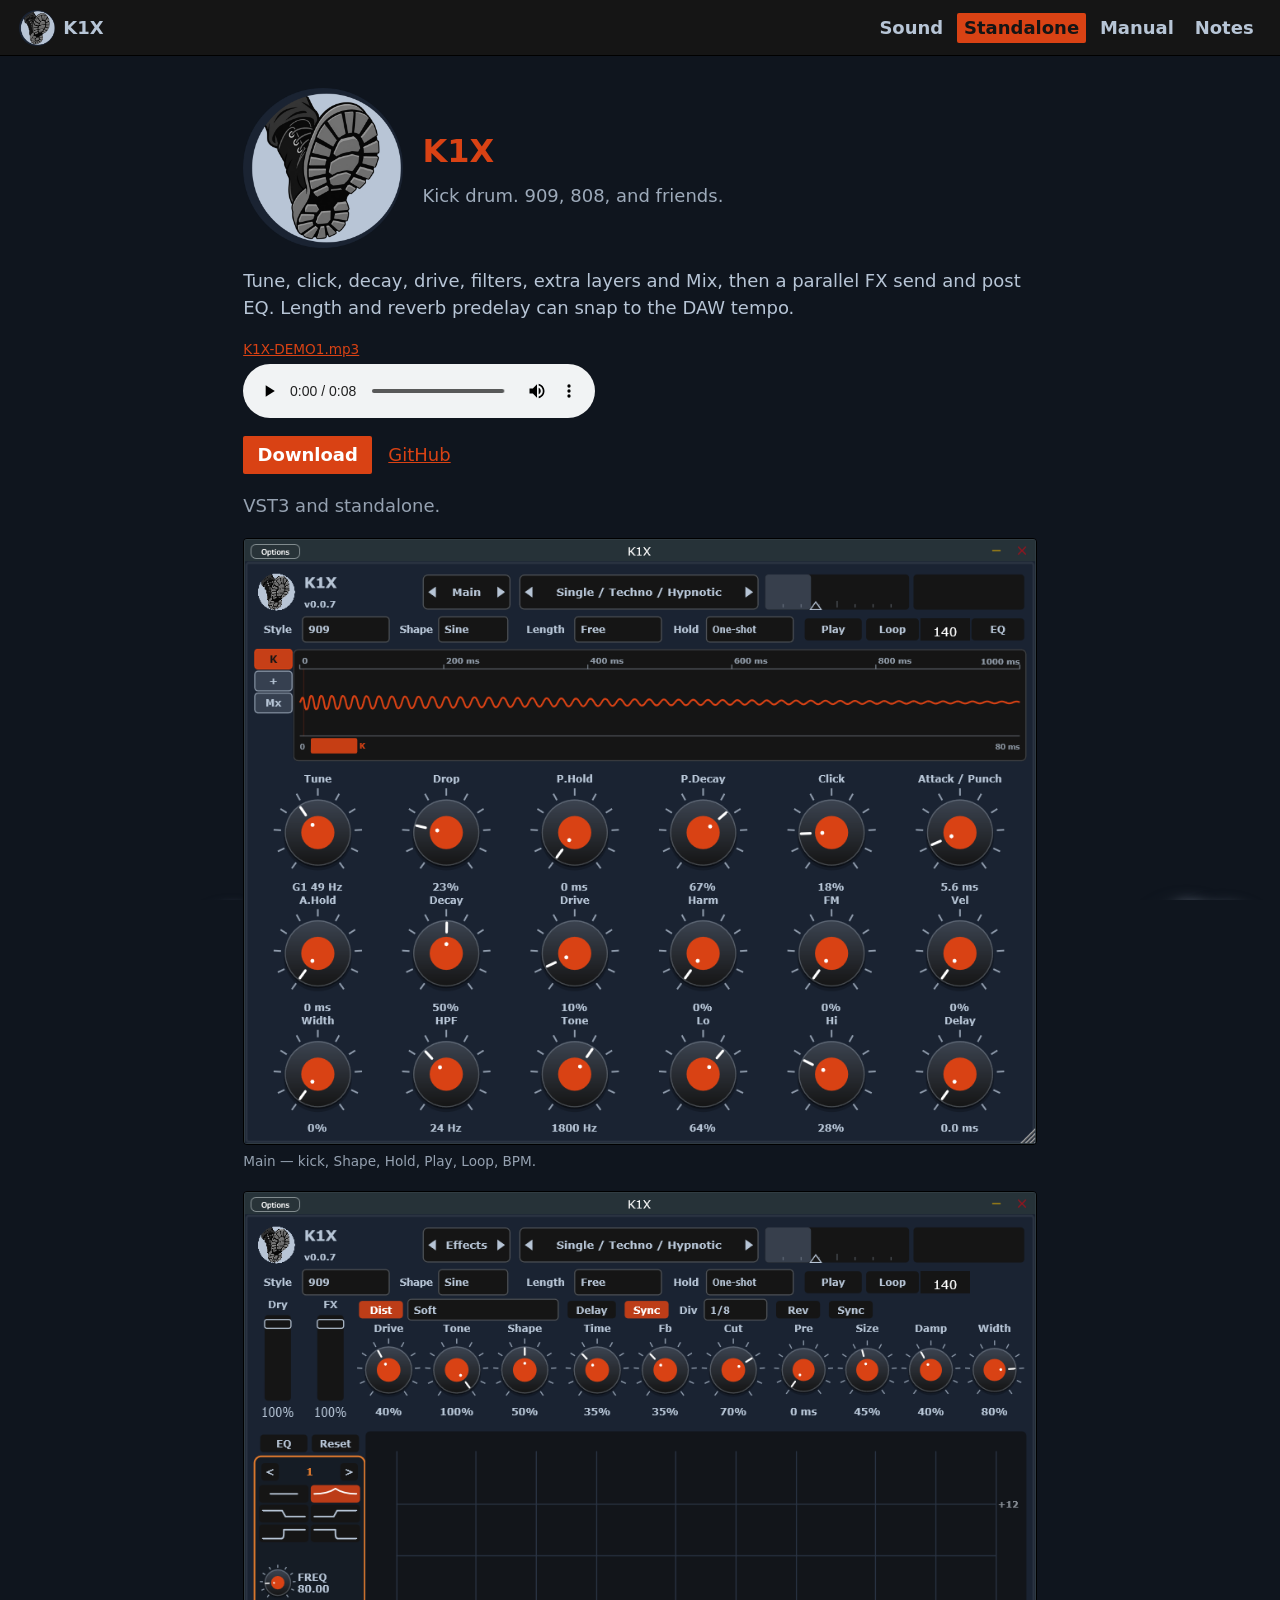
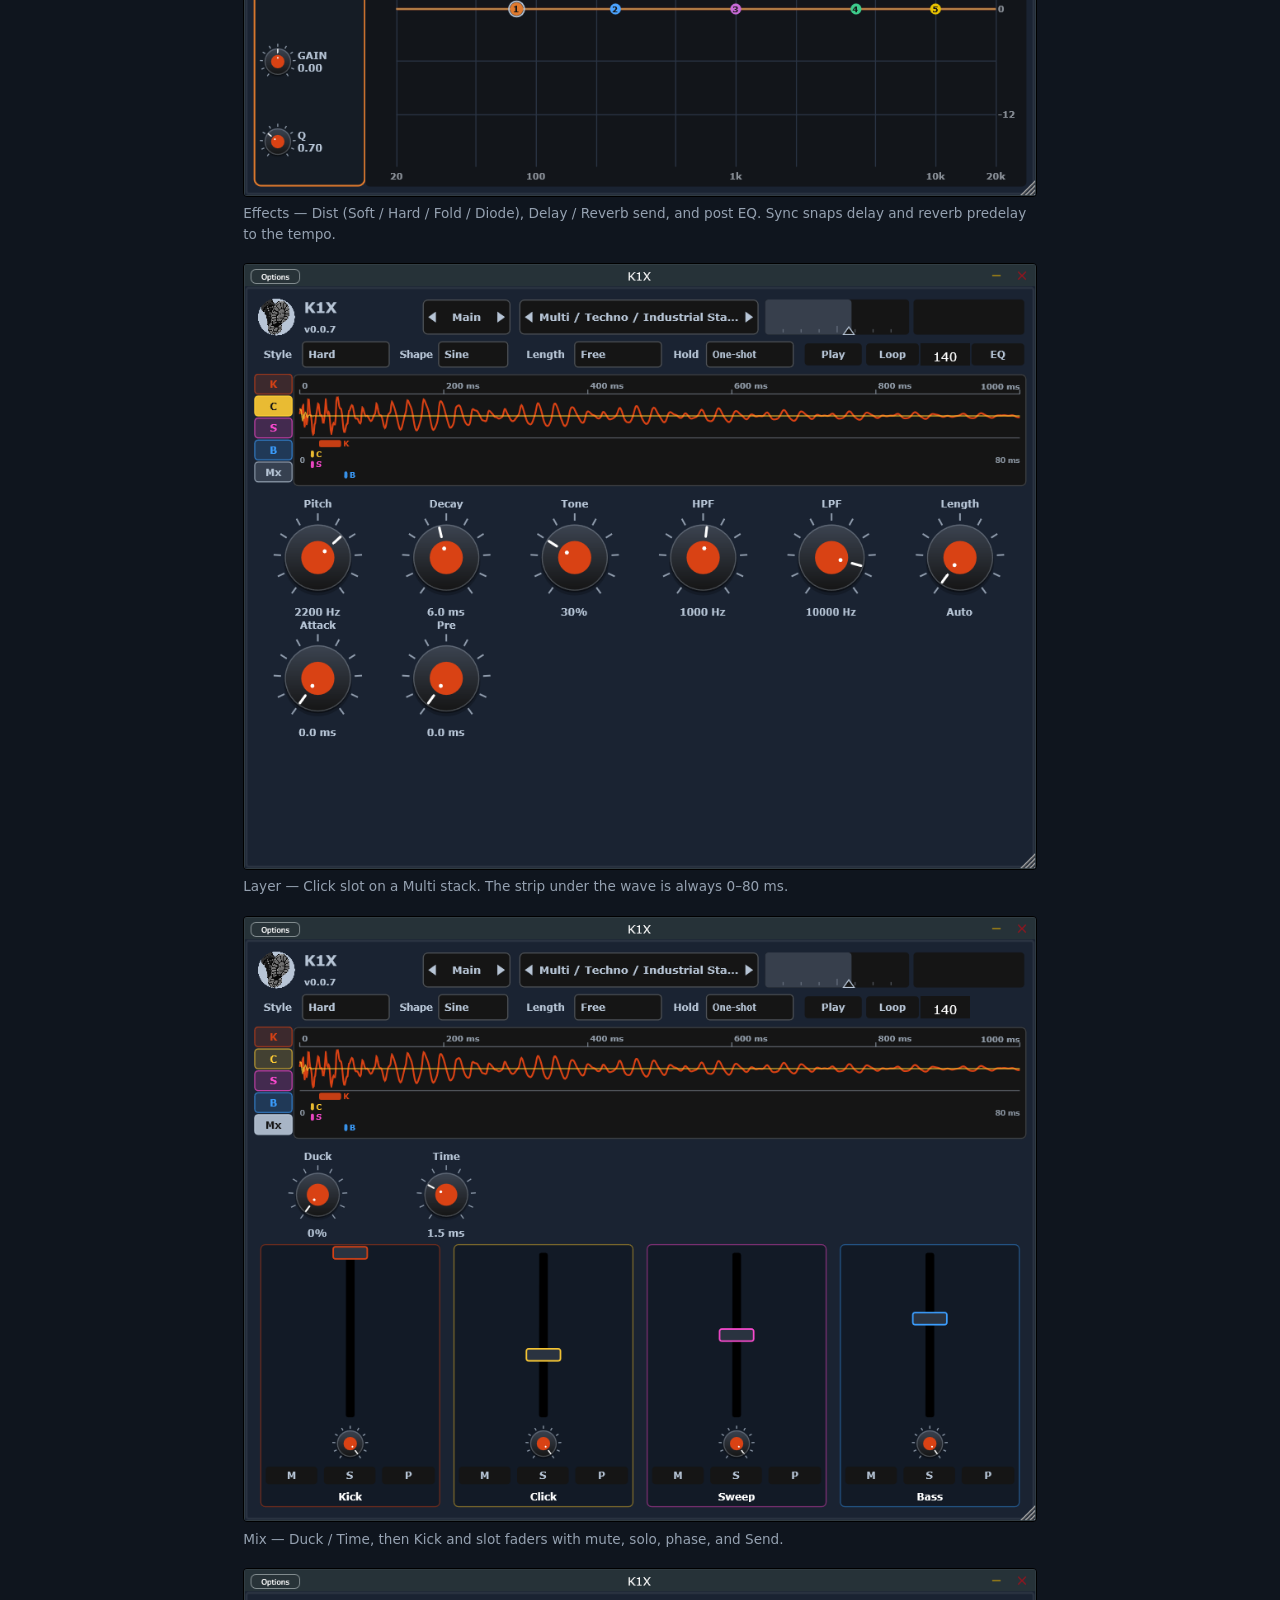
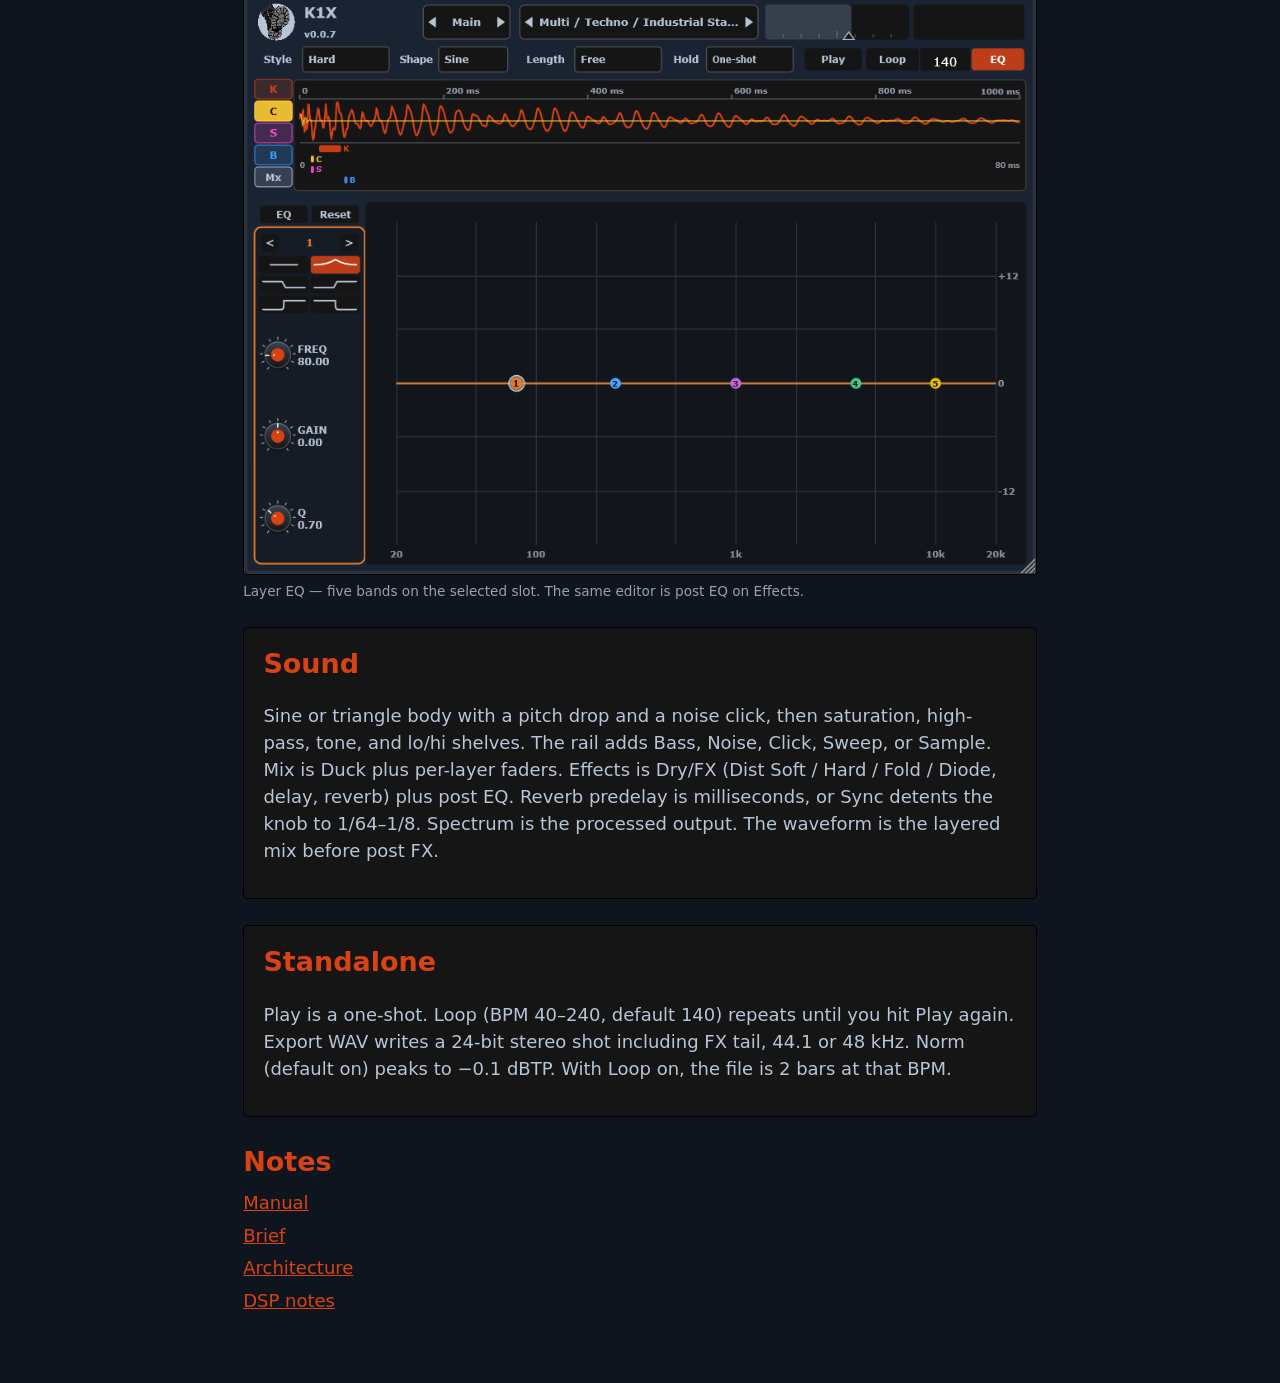
==== docs/index.html @ 85d83e7e "update docs site and manual for current UI - landing copy: layers, Mix, Loop, Norm, mix waveform - e" ====
<!DOCTYPE html>
<html lang="en">
<head>
  <meta charset="utf-8">
  <meta name="viewport" content="width=device-width, initial-scale=1">
  <title>K1X | kick drum</title>
  <link rel="icon" href="logo.png">
  <link rel="stylesheet" href="style.css">
</head>
<body>
  <div id="fx" aria-hidden="true"></div>
  <header>
    <a class="brand" href="#top"><img src="logo.png" alt="" width="36" height="36">K1X</a>
    <nav>
      <a href="#sound">Sound</a>
      <a href="#standalone">Standalone</a>
      <a href="notes.html?doc=MANUAL.md">Manual</a>
      <a href="#notes">Notes</a>
    </nav>
  </header>

  <main id="top">
    <div class="lead">
      <img class="hero" src="logo.png" alt="K1X" width="160" height="160">
      <div>
        <h1>K1X</h1>
        <p class="tag">Kick drum. 909, 808, and friends.</p>
      </div>
    </div>
    <p>Tune, click, decay, drive, filters, extra layers and Mix, then a parallel FX send and post EQ. Length and reverb predelay can snap to the DAW tempo.</p>
    <p class="demo">
      <a href="K1X-DEMO1.mp3">K1X-DEMO1.mp3</a>
      <audio controls preload="metadata">
        <source src="K1X-DEMO1.mp3" type="audio/mpeg">
        Your browser cannot play this demo.
      </audio>
    </p>
    <p class="actions">
      <a class="download" href="https://github.com/iamtew/K1X/releases/latest">Download</a>
      <a href="https://github.com/iamtew/K1X">GitHub</a>
    </p>
    <p class="meta">VST3 and standalone.</p>

    <figure>
      <img class="shot" src="screenshot1.png" alt="K1X Main: waveform, Style, Shape, Hold, Play, Loop, and kick knobs">
      <figcaption>Main — kick, Shape, Hold, Play, Loop, BPM.</figcaption>
    </figure>
    <figure>
      <img class="shot" src="screenshot2.png" alt="K1X Effects: Dist type, delay sync, reverb, post EQ">
      <figcaption>Effects — Dist (Soft / Hard / Fold / Diode), Delay / Reverb send, and post EQ. Sync snaps delay and reverb predelay to the tempo.</figcaption>
    </figure>
    <figure>
      <img class="shot" src="screenshot-layer.png" alt="K1X Main with a Click layer selected and the 0–80 ms timing strip">
      <figcaption>Layer — Click slot on a Multi stack. The strip under the wave is always 0–80 ms.</figcaption>
    </figure>
    <figure>
      <img class="shot" src="screenshot-mix.png" alt="K1X Mix: Duck and Time knobs plus per-layer faders">
      <figcaption>Mix — Duck / Time, then Kick and slot faders with mute, solo, phase, and Send.</figcaption>
    </figure>
    <figure>
      <img class="shot" src="screenshot-eq.png" alt="K1X per-layer EQ on the Click slot">
      <figcaption>Layer EQ — five bands on the selected slot. The same editor is post EQ on Effects.</figcaption>
    </figure>

    <section id="sound" class="card">
      <h2>Sound</h2>
      <p>Sine or triangle body with a pitch drop and a noise click, then saturation, high-pass, tone, and lo/hi shelves. The rail adds Bass, Noise, Click, Sweep, or Sample. Mix is Duck plus per-layer faders. Effects is Dry/FX (Dist Soft / Hard / Fold / Diode, delay, reverb) plus post EQ. Reverb predelay is milliseconds, or Sync detents the knob to 1/64–1/8. Spectrum is the processed output. The waveform is the layered mix before post FX.</p>
    </section>

    <section id="standalone" class="card">
      <h2>Standalone</h2>
      <p>Play is a one-shot. Loop (BPM 40–240, default 140) repeats until you hit Play again. Export WAV writes a 24-bit stereo shot including FX tail, 44.1 or 48 kHz. Norm (default on) peaks to −0.1 dBTP. With Loop on, the file is 2 bars at that BPM.</p>
    </section>

    <section id="notes">
      <h2>Notes</h2>
      <a href="notes.html?doc=MANUAL.md">Manual</a>
      <a href="notes.html?doc=PRD.md">Brief</a>
      <a href="notes.html?doc=ARCHITECTURE.md">Architecture</a>
      <a href="notes.html?doc=DSP_NOTES.md">DSP notes</a>
    </section>
  </main>
  <script src="site.js"></script>
</body>
</html>
---- docs/style.css ----
:root {
  --ink: #151515;
  --chassis: #1a2332;
  --background: #0f151e;
  --metal: #b7c5d6;
  --orange: #d94214;
  --white: #ffffff;
}

* { box-sizing: border-box; }

body {
  margin: 0;
  background: var(--background);
  color: var(--metal);
  font: 18px/1.5 system-ui, sans-serif;
}

#fx {
  position: fixed;
  inset: 0;
  overflow: hidden;
  pointer-events: none;
  z-index: 0;
}

.smile {
  position: absolute;
  left: var(--x);
  bottom: -12vmin;
  width: var(--s);
  height: var(--s);
  filter: blur(var(--b));
  animation:
    fly var(--t) linear var(--d) infinite,
    blink var(--k) ease-in-out infinite;
}

@keyframes fly {
  to { transform: translateY(-120vh) rotate(var(--turn)); }
}

@keyframes blink {
  0%, 100% { opacity: 0.06; }
  50% { opacity: 0.42; }
}

@media (prefers-reduced-motion: reduce) {
  #fx { display: none; }
}

a { color: var(--orange); }
a:hover { color: var(--metal); }

header {
  position: sticky;
  top: 0;
  z-index: 2;
  display: flex;
  align-items: center;
  justify-content: space-between;
  gap: 1rem;
  padding: 0.6rem 1.2rem;
  background: var(--ink);
  border-bottom: 1px solid #000;
}

.brand {
  display: flex;
  align-items: center;
  gap: 0.5rem;
  color: var(--metal);
  font-weight: 700;
  text-decoration: none;
}

nav { display: flex; gap: 0.4rem; }

nav a {
  color: var(--metal);
  font-weight: 700;
  text-decoration: none;
  padding: 0.1rem 0.45rem;
  border-radius: 2px;
}

nav a.on {
  color: var(--ink);
  background: var(--orange);
}

main {
  position: relative;
  z-index: 1;
  max-width: 52rem;
  margin: 0 auto;
  padding: 2rem 1.2rem 4rem;
}

.lead {
  display: flex;
  align-items: center;
  gap: 1.2rem;
  margin-bottom: 1.2rem;
}

.hero { display: block; flex-shrink: 0; }

figure { margin: 1.2rem 0 0; }
.shot {
  display: block;
  width: 100%;
  margin: 0;
  border-radius: 4px;
  border: 1px solid #000;
}
figcaption {
  margin-top: 0.4rem;
  font-size: 0.85rem;
  opacity: 0.8;
}

h1, h2 { color: var(--orange); margin: 0 0 0.4rem; }

h1 { font-size: 2rem; }

.tag { margin: 0.2rem 0 0; opacity: 0.85; }

.demo { margin: 0 0 0.7rem; }
.demo a { display: block; font-size: 0.85rem; margin-bottom: 0.25rem; }
.demo audio { width: 100%; max-width: 22rem; display: block; }

.actions { display: flex; align-items: center; gap: 1rem; }

.download {
  display: inline-block;
  background: var(--orange);
  color: var(--white);
  font-weight: 700;
  text-decoration: none;
  padding: 0.35rem 0.9rem;
  border-radius: 2px;
}

.download:hover { background: var(--metal); color: var(--ink); }

.meta { color: var(--metal); opacity: 0.8; }

section { margin-top: 1.6rem; }

.card {
  background: var(--ink);
  border: 1px solid #000;
  border-radius: 4px;
  padding: 1rem 1.2rem;
}

#notes a { display: block; margin: 0.35rem 0; }

strong { color: var(--orange); }

.md h1, .md h2, .md h3 { color: var(--orange); margin: 1.2rem 0 0.35rem; }
.md h1 { margin-top: 0; font-size: 1.7rem; }
.md h2 { font-size: 1.2rem; }
.md h3 { font-size: 1.05rem; }
.md p { margin: 0.45rem 0; }
.md ul, .md ol { padding-left: 1.25rem; margin: 0.35rem 0; }
.md li { margin: 0.2rem 0; }
.md code {
  background: var(--chassis);
  padding: 0.05rem 0.35rem;
  border-radius: 2px;
  font-size: 0.9em;
}
.md img {
  display: block;
  width: 100%;
  margin: 0.8rem 0;
  border-radius: 4px;
  border: 1px solid #000;
}
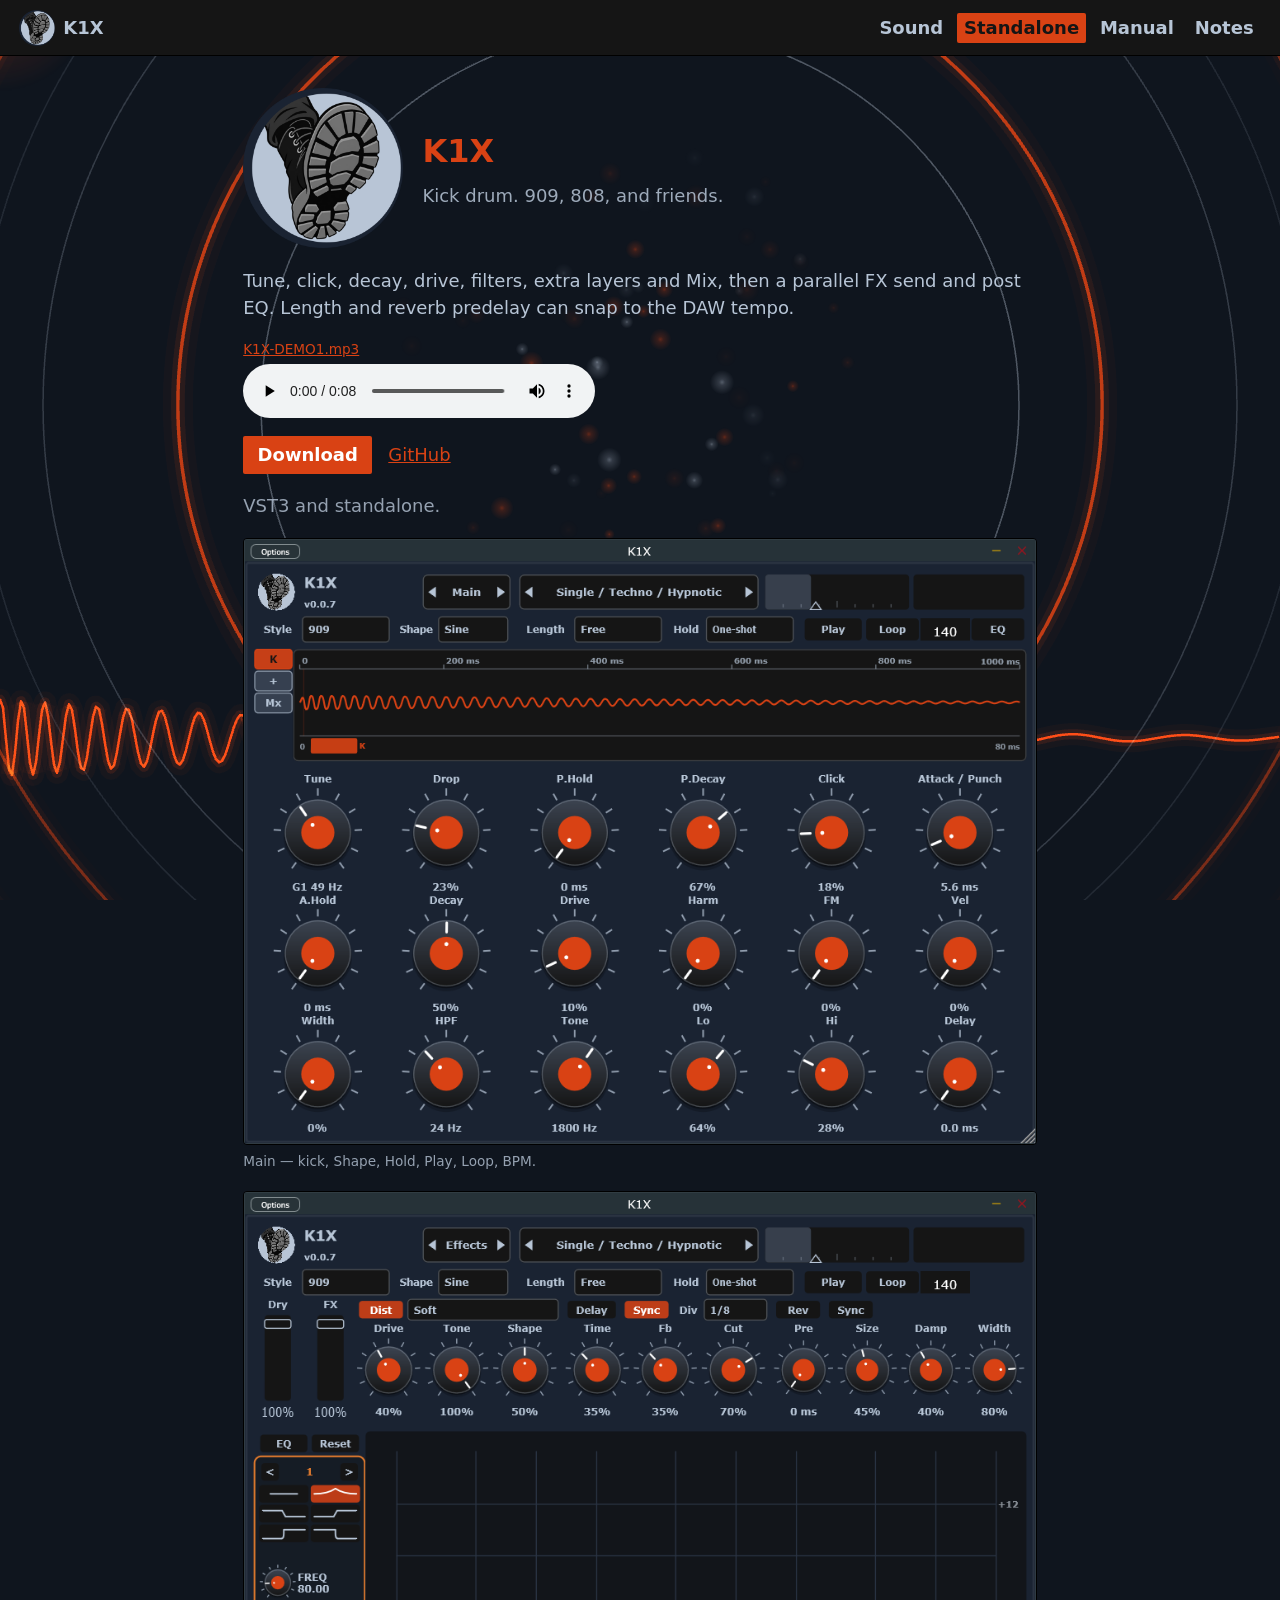
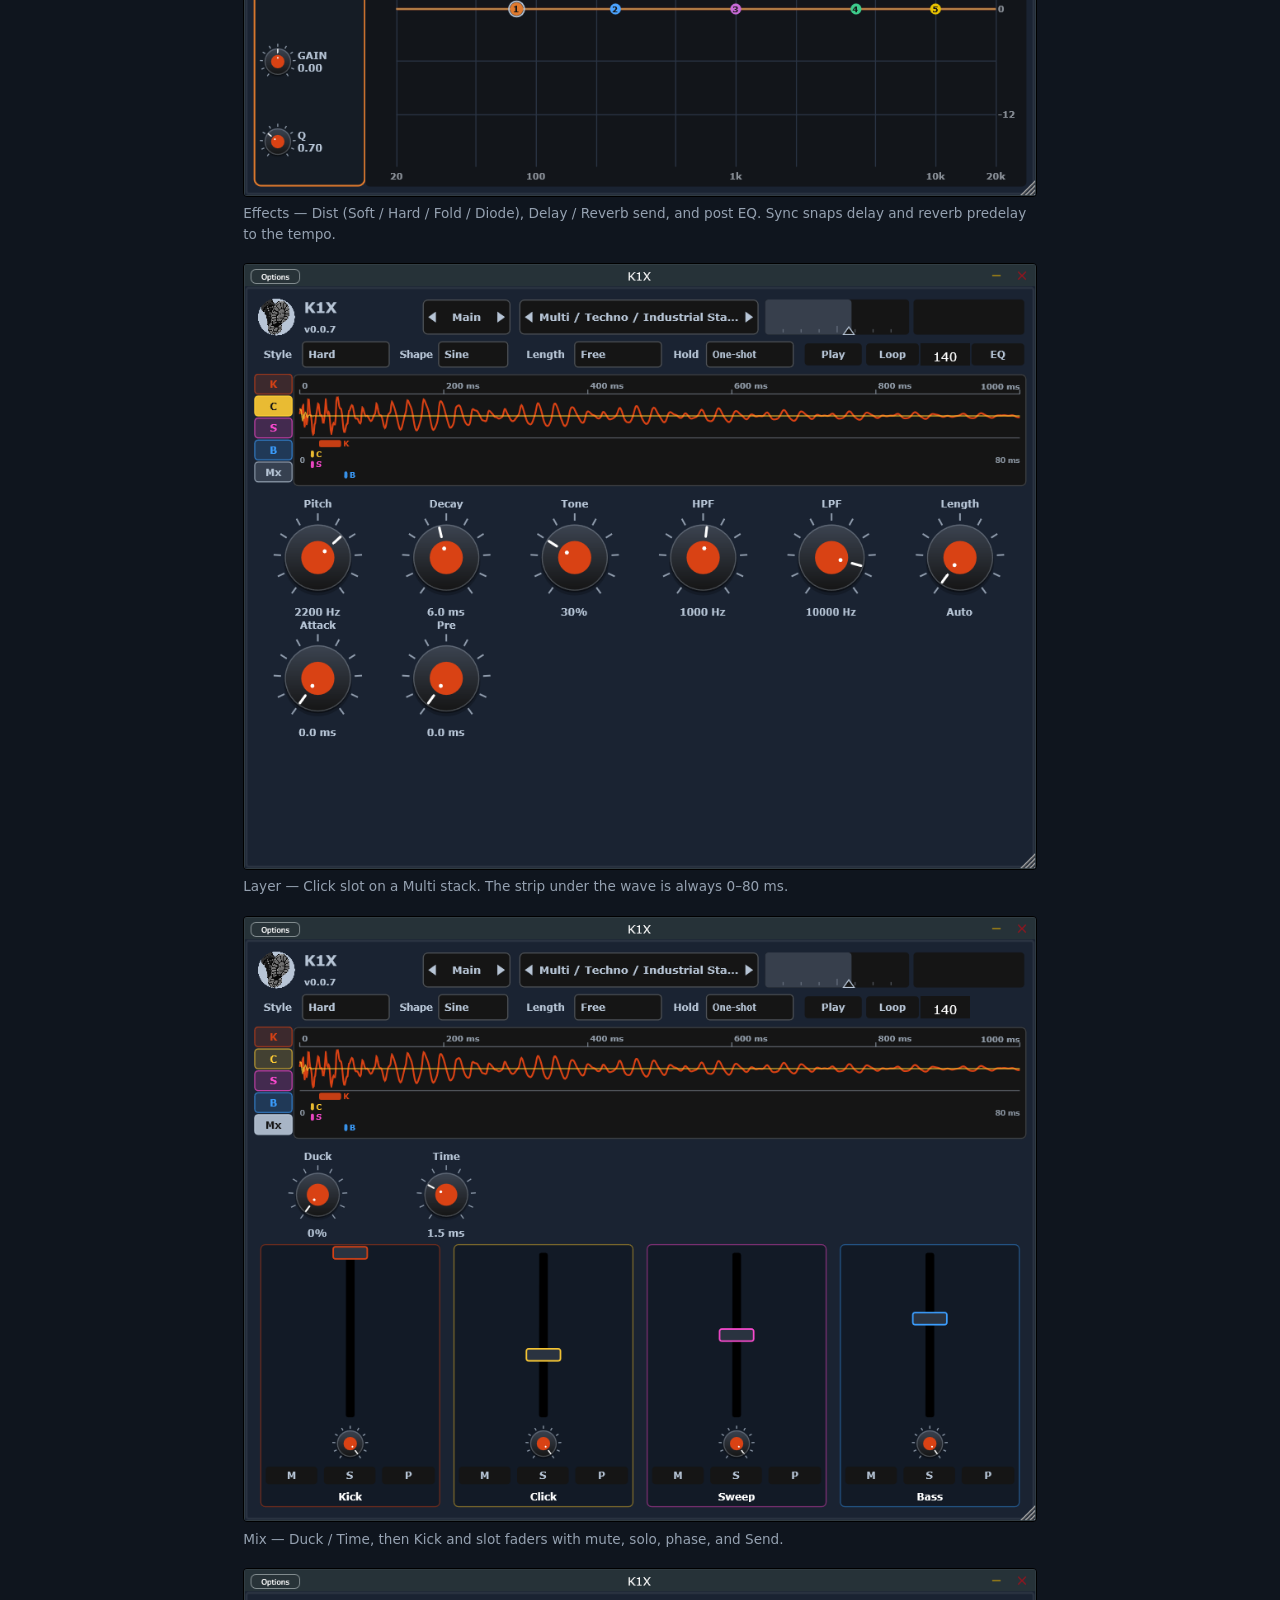
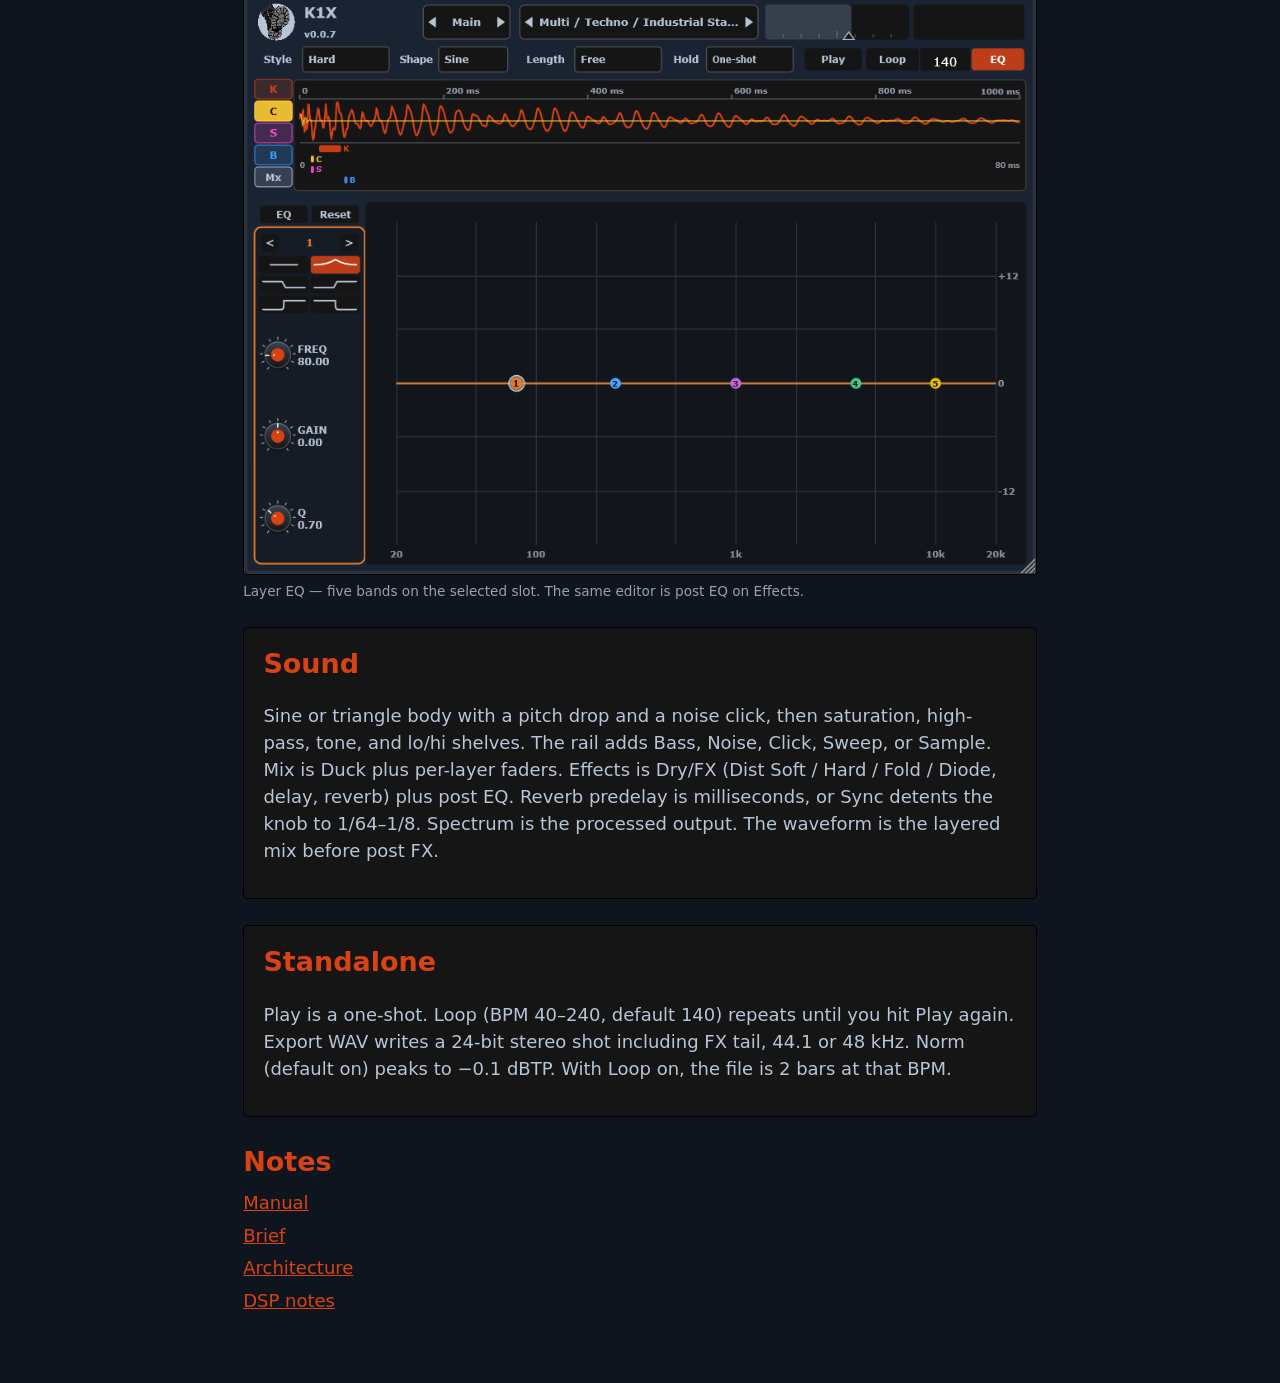
==== commit 57bfad78: "add pixi backdrop on docs site - vendor pixi.js 8.22.0 - run kickScene full-viewport - drop floating" ====
--- a/docs/index.html
+++ b/docs/index.html
@@ -8,7 +8,7 @@
   <link rel="stylesheet" href="style.css">
 </head>
 <body>
-  <div id="fx" aria-hidden="true"></div>
+  <canvas id="fx" aria-hidden="true"></canvas>
   <header>
     <a class="brand" href="#top"><img src="logo.png" alt="" width="36" height="36">K1X</a>
     <nav>
@@ -80,6 +80,7 @@
       <a href="notes.html?doc=DSP_NOTES.md">DSP notes</a>
     </section>
   </main>
+  <script type="module" src="fx.js"></script>
   <script src="site.js"></script>
 </body>
 </html>
--- a/docs/style.css
+++ b/docs/style.css
@@ -22,31 +22,6 @@
   overflow: hidden;
   pointer-events: none;
   z-index: 0;
-}
-
-.smile {
-  position: absolute;
-  left: var(--x);
-  bottom: -12vmin;
-  width: var(--s);
-  height: var(--s);
-  filter: blur(var(--b));
-  animation:
-    fly var(--t) linear var(--d) infinite,
-    blink var(--k) ease-in-out infinite;
-}
-
-@keyframes fly {
-  to { transform: translateY(-120vh) rotate(var(--turn)); }
-}
-
-@keyframes blink {
-  0%, 100% { opacity: 0.06; }
-  50% { opacity: 0.42; }
-}
-
-@media (prefers-reduced-motion: reduce) {
-  #fx { display: none; }
 }
 
 a { color: var(--orange); }
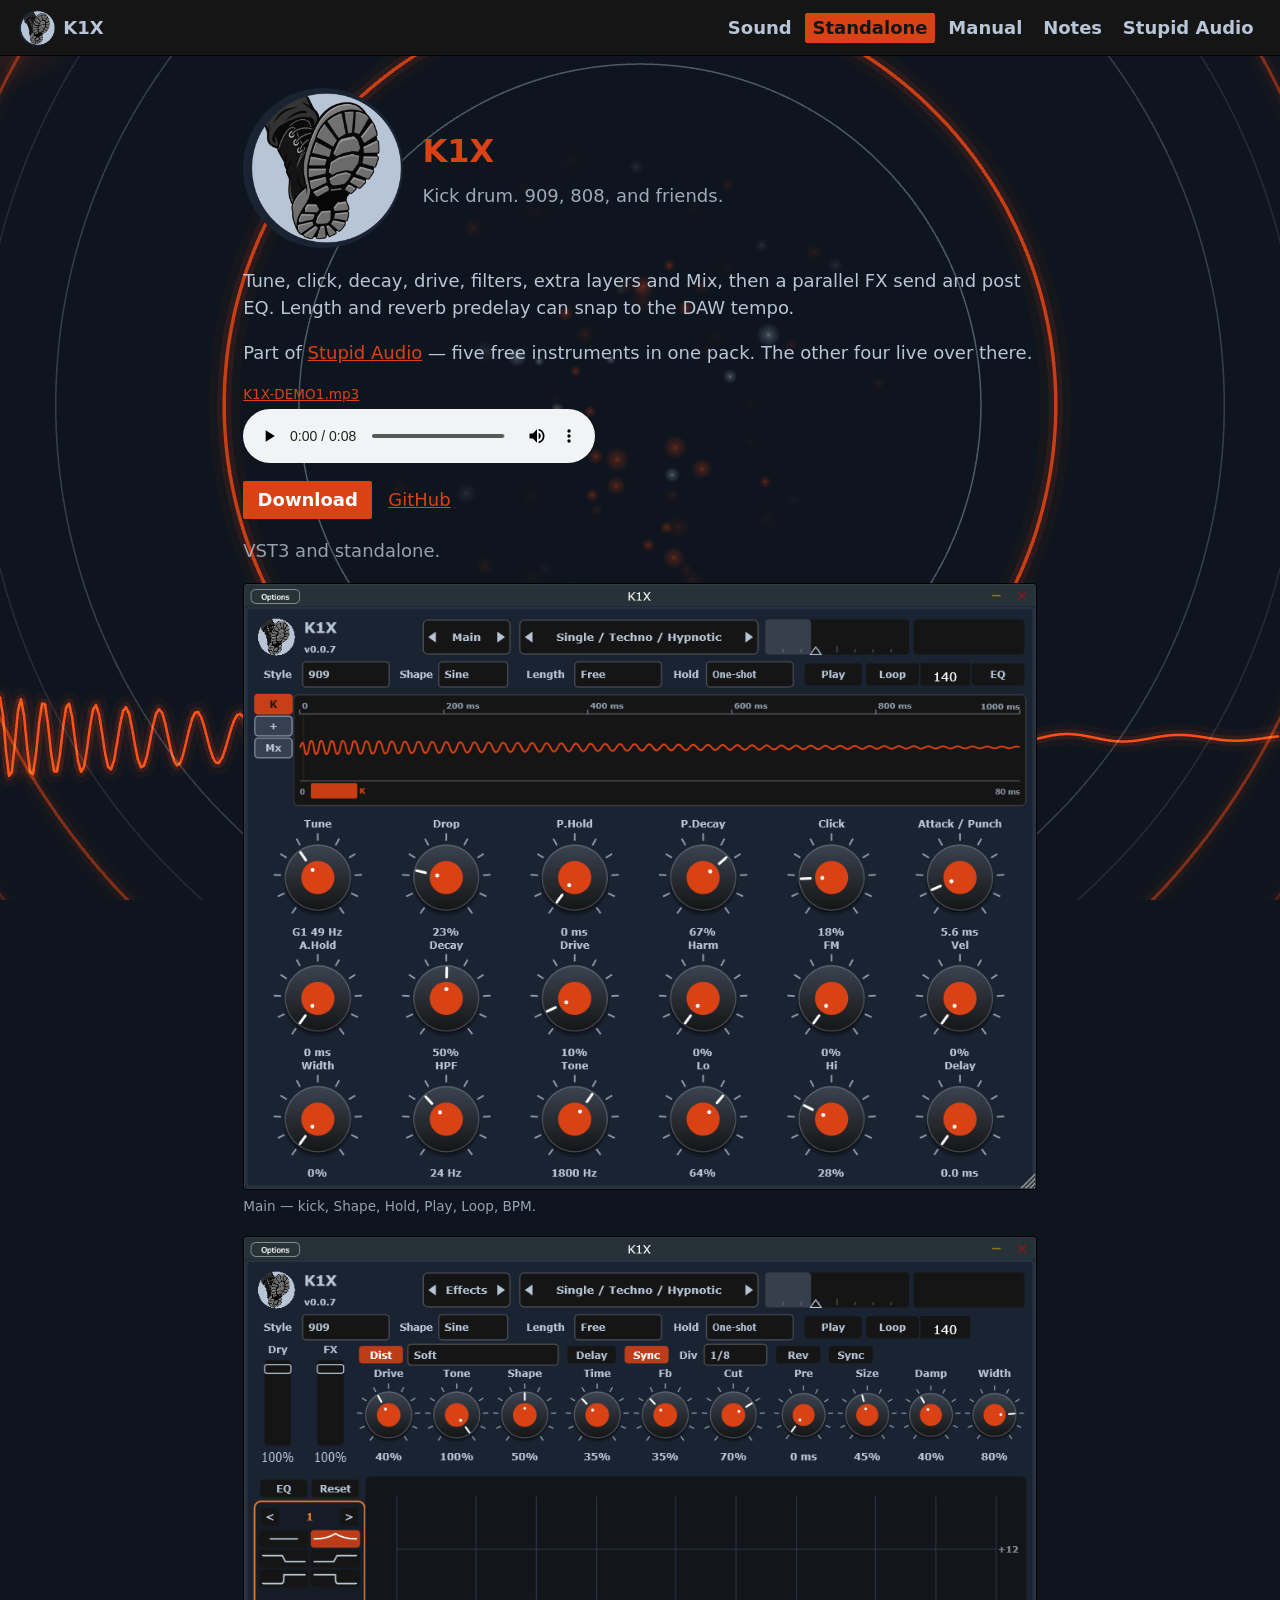
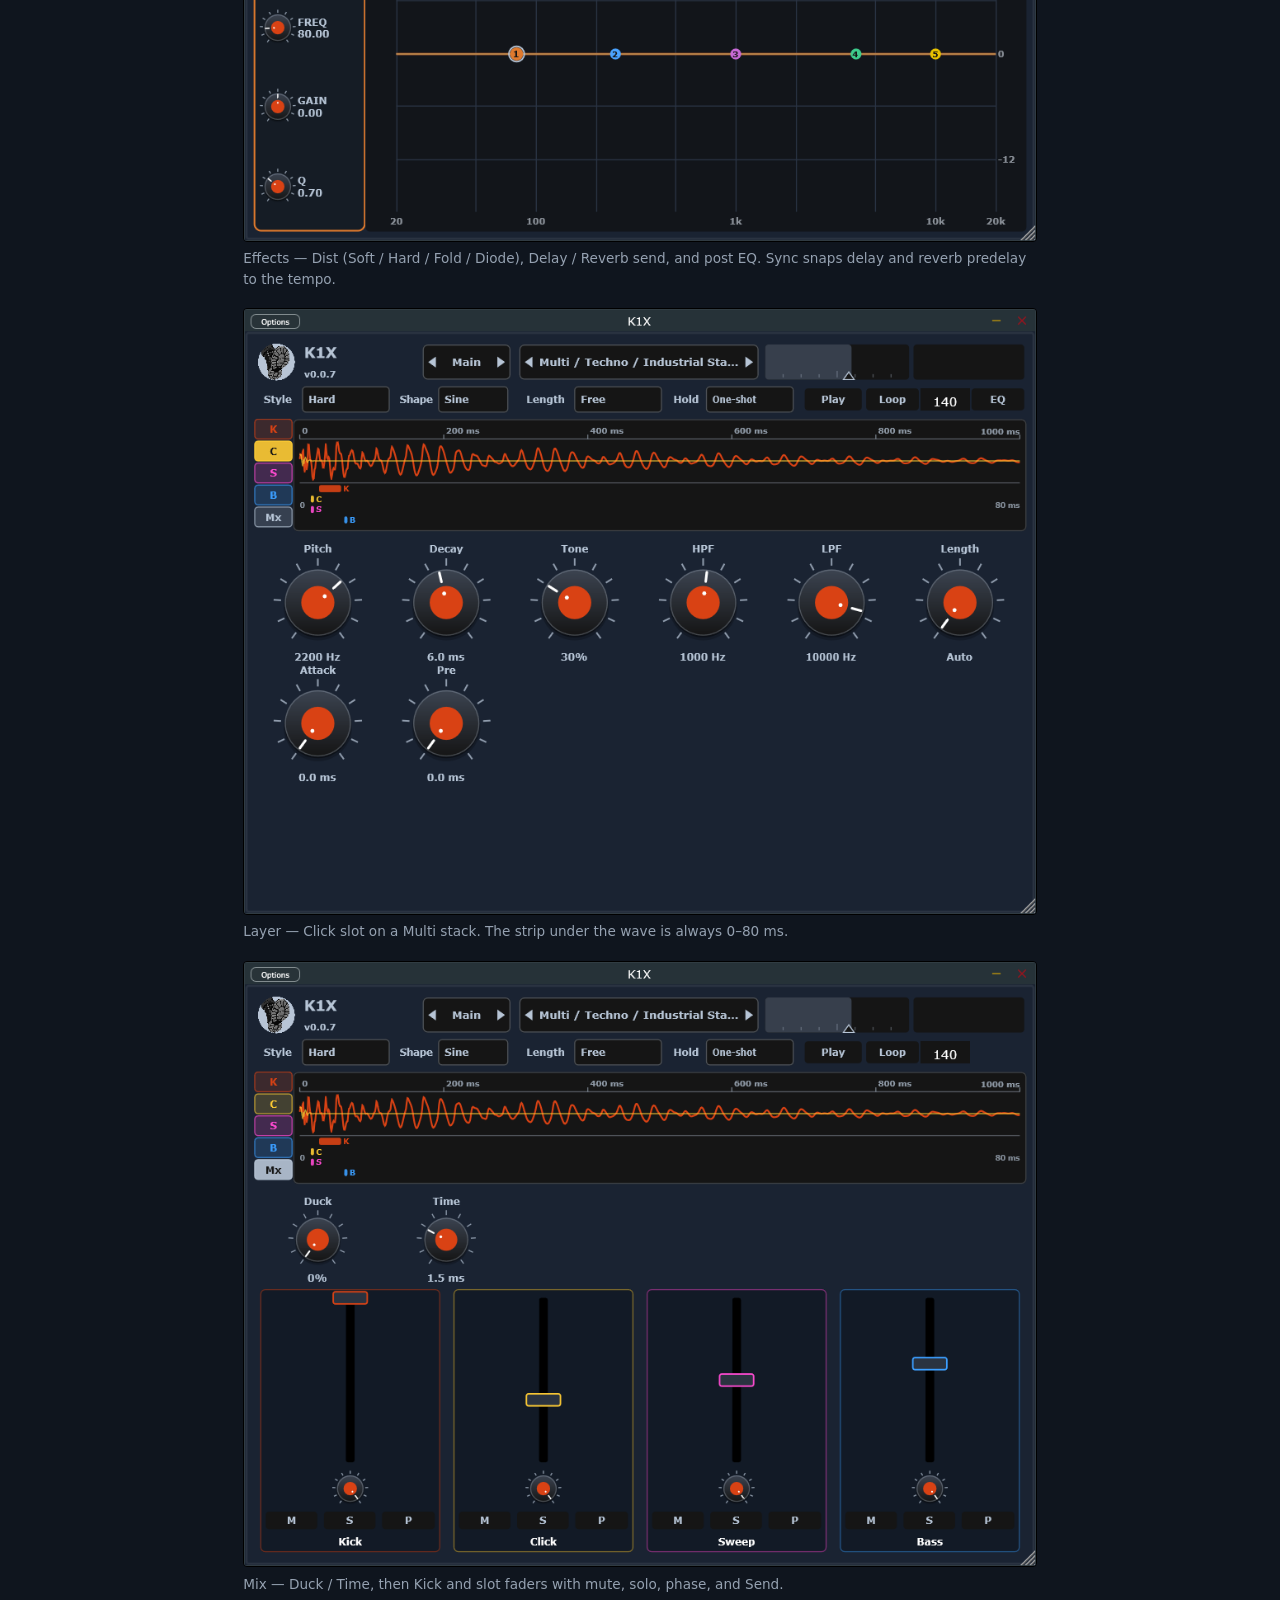
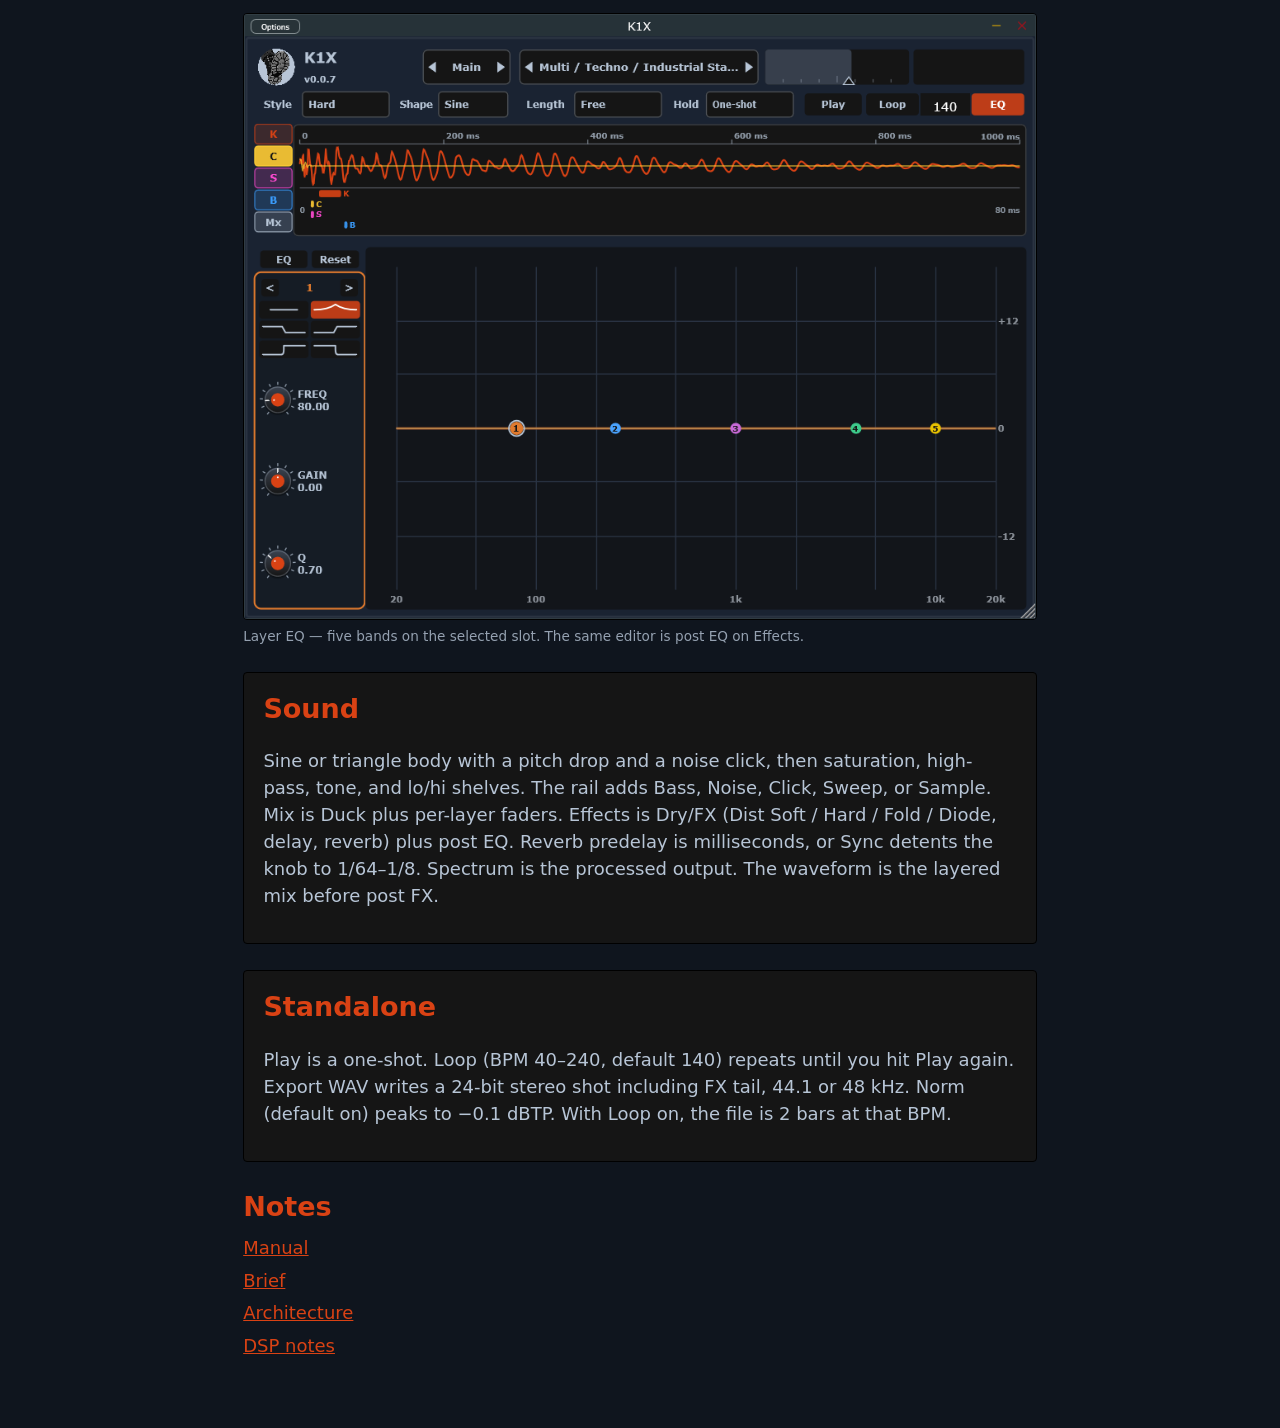
==== commit eacbce51: "link docs to Stupid Audio pack - add pack closer with catalog URL - add Stupid Audio nav item  Co-au" ====
--- a/docs/index.html
+++ b/docs/index.html
@@ -16,6 +16,7 @@
       <a href="#standalone">Standalone</a>
       <a href="notes.html?doc=MANUAL.md">Manual</a>
       <a href="#notes">Notes</a>
+      <a href="https://audio.stupid.systems/">Stupid Audio</a>
     </nav>
   </header>
 
@@ -28,6 +29,7 @@
       </div>
     </div>
     <p>Tune, click, decay, drive, filters, extra layers and Mix, then a parallel FX send and post EQ. Length and reverb predelay can snap to the DAW tempo.</p>
+    <p>Part of <a href="https://audio.stupid.systems/">Stupid Audio</a> — five free instruments in one pack. The other four live over there.</p>
     <p class="demo">
       <a href="K1X-DEMO1.mp3">K1X-DEMO1.mp3</a>
       <audio controls preload="metadata">
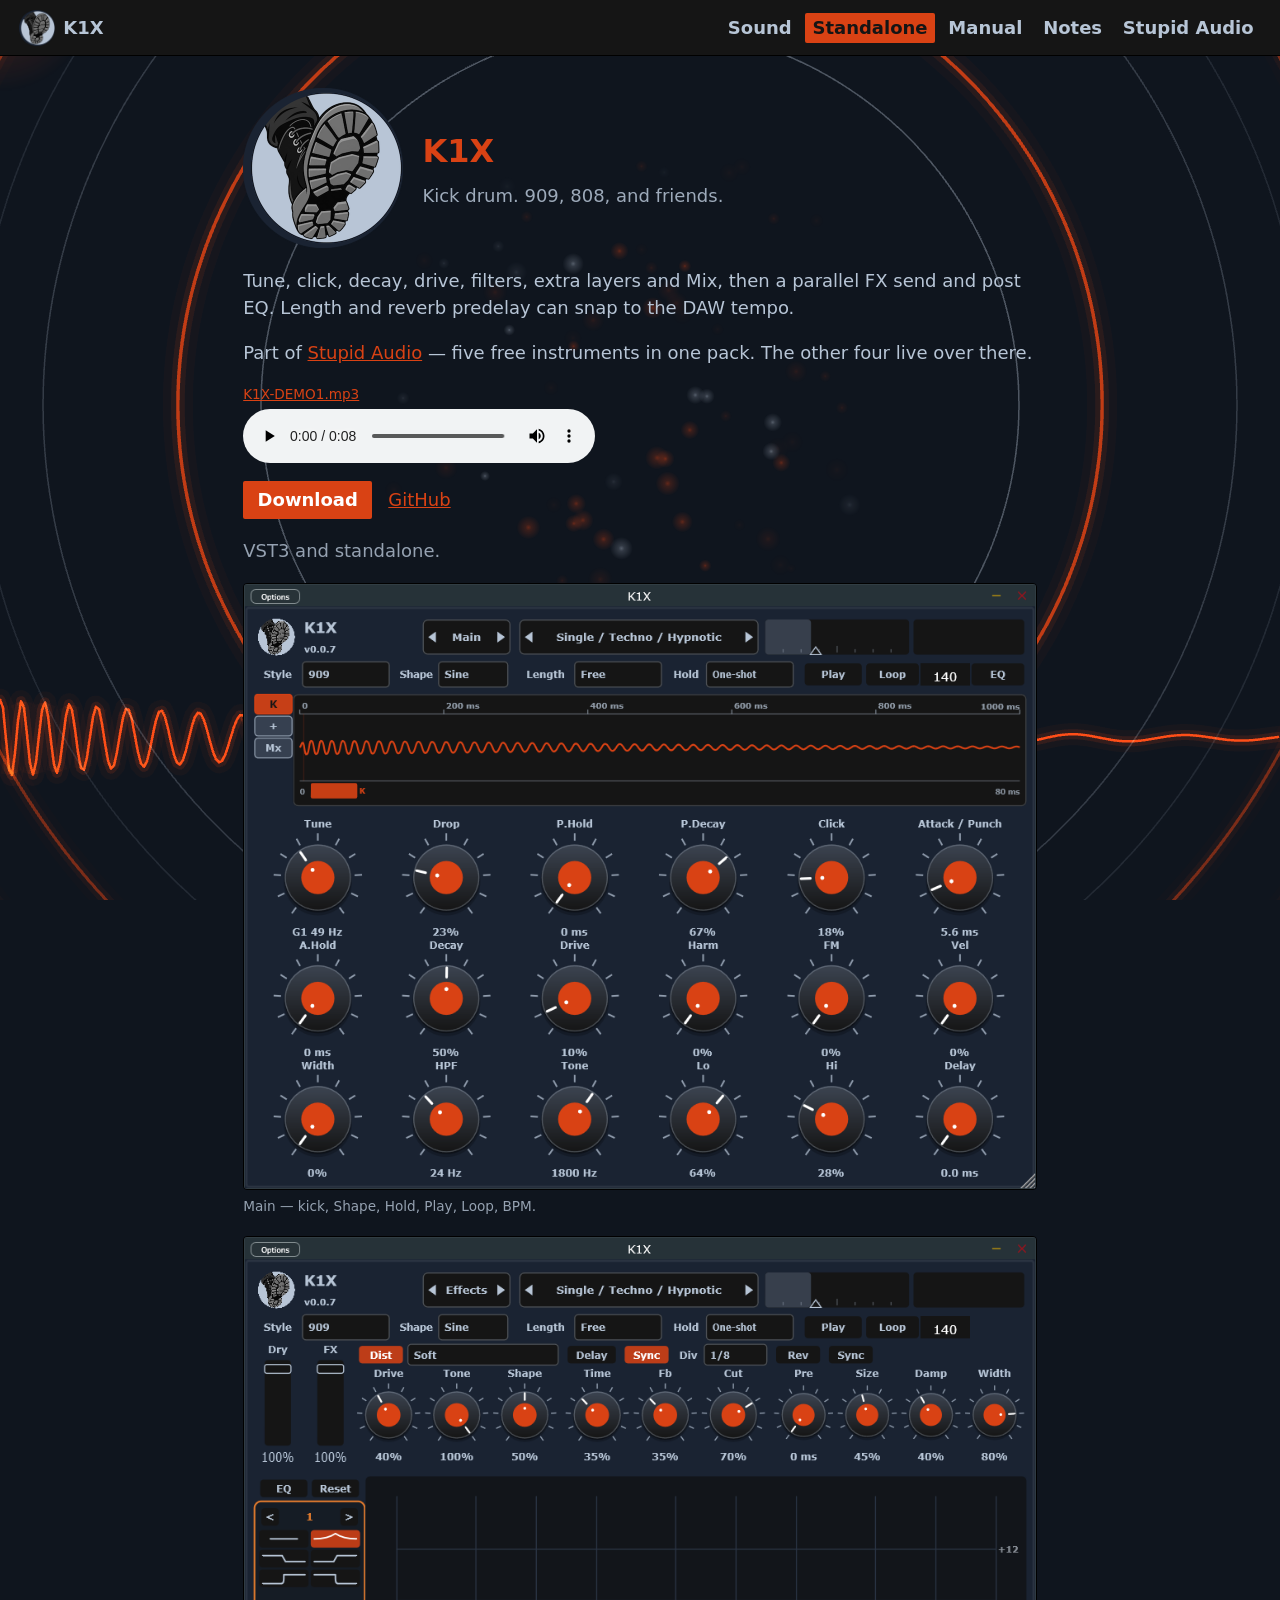
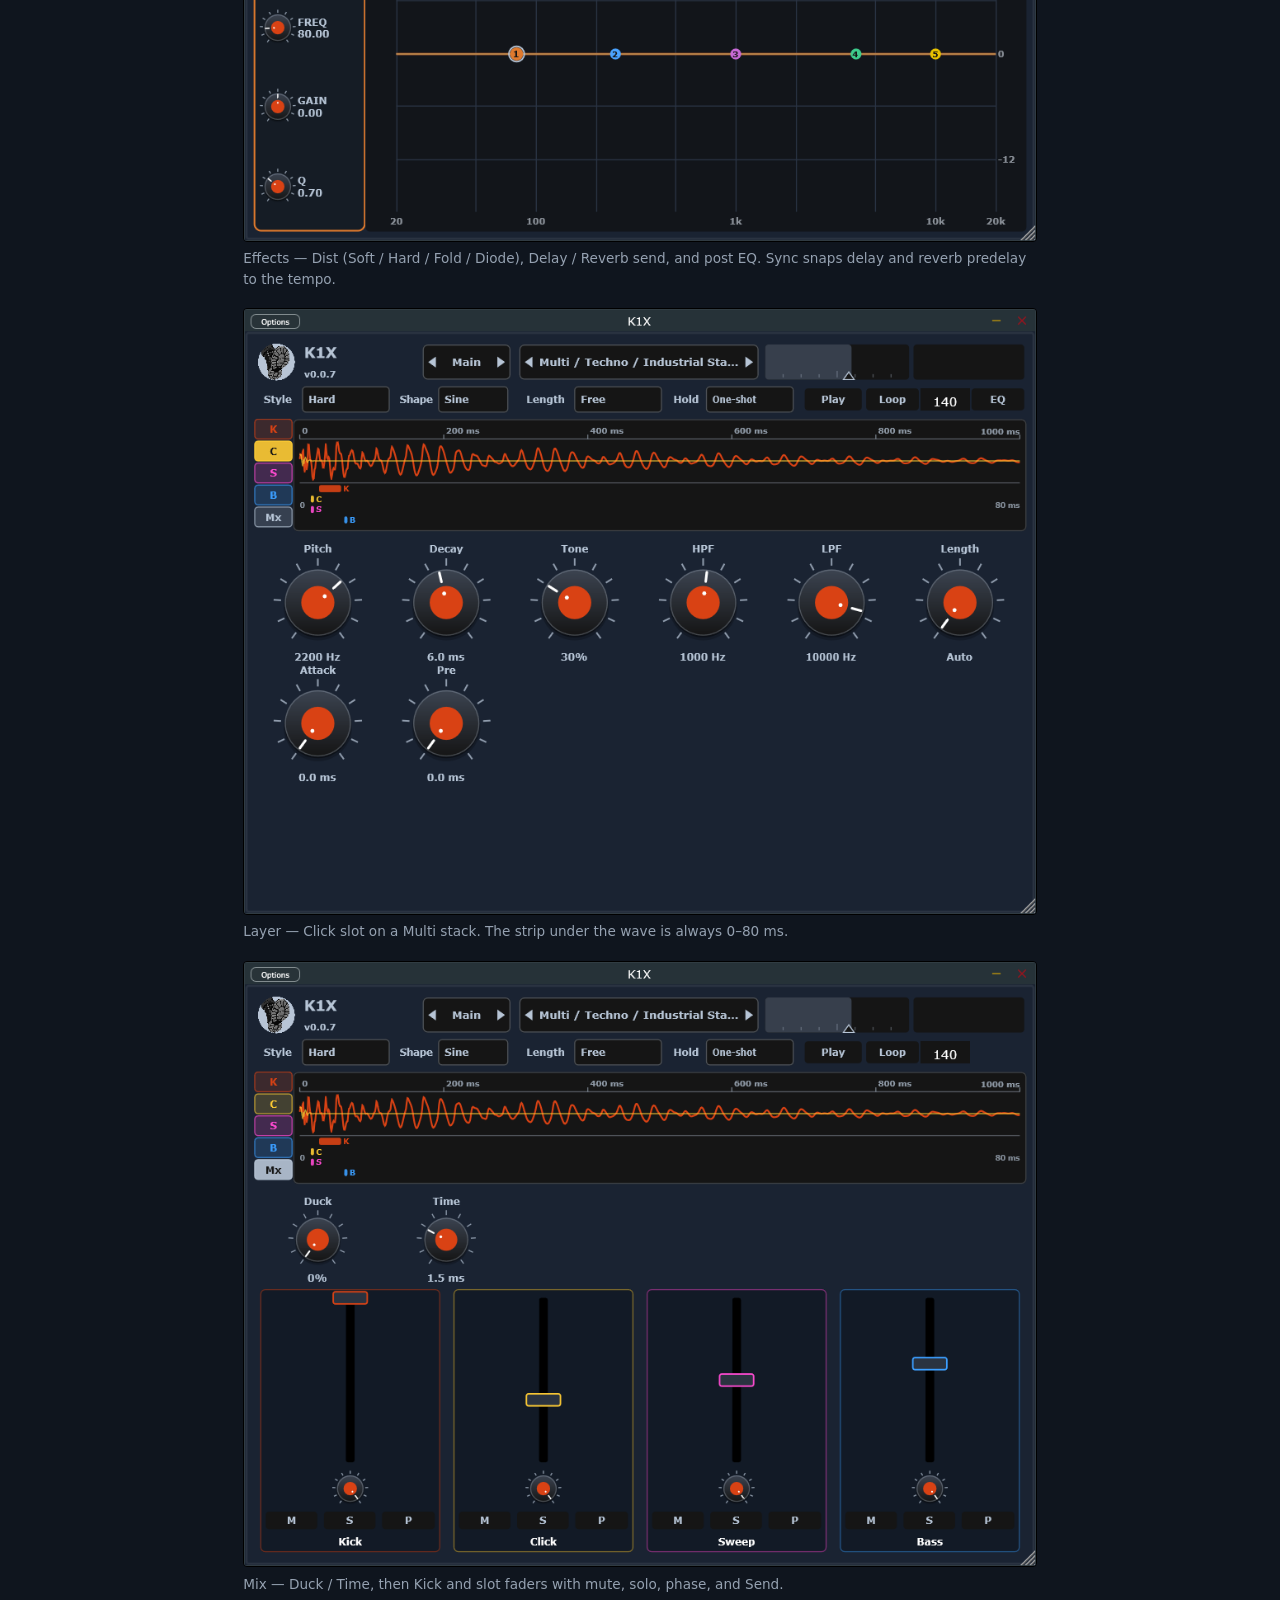
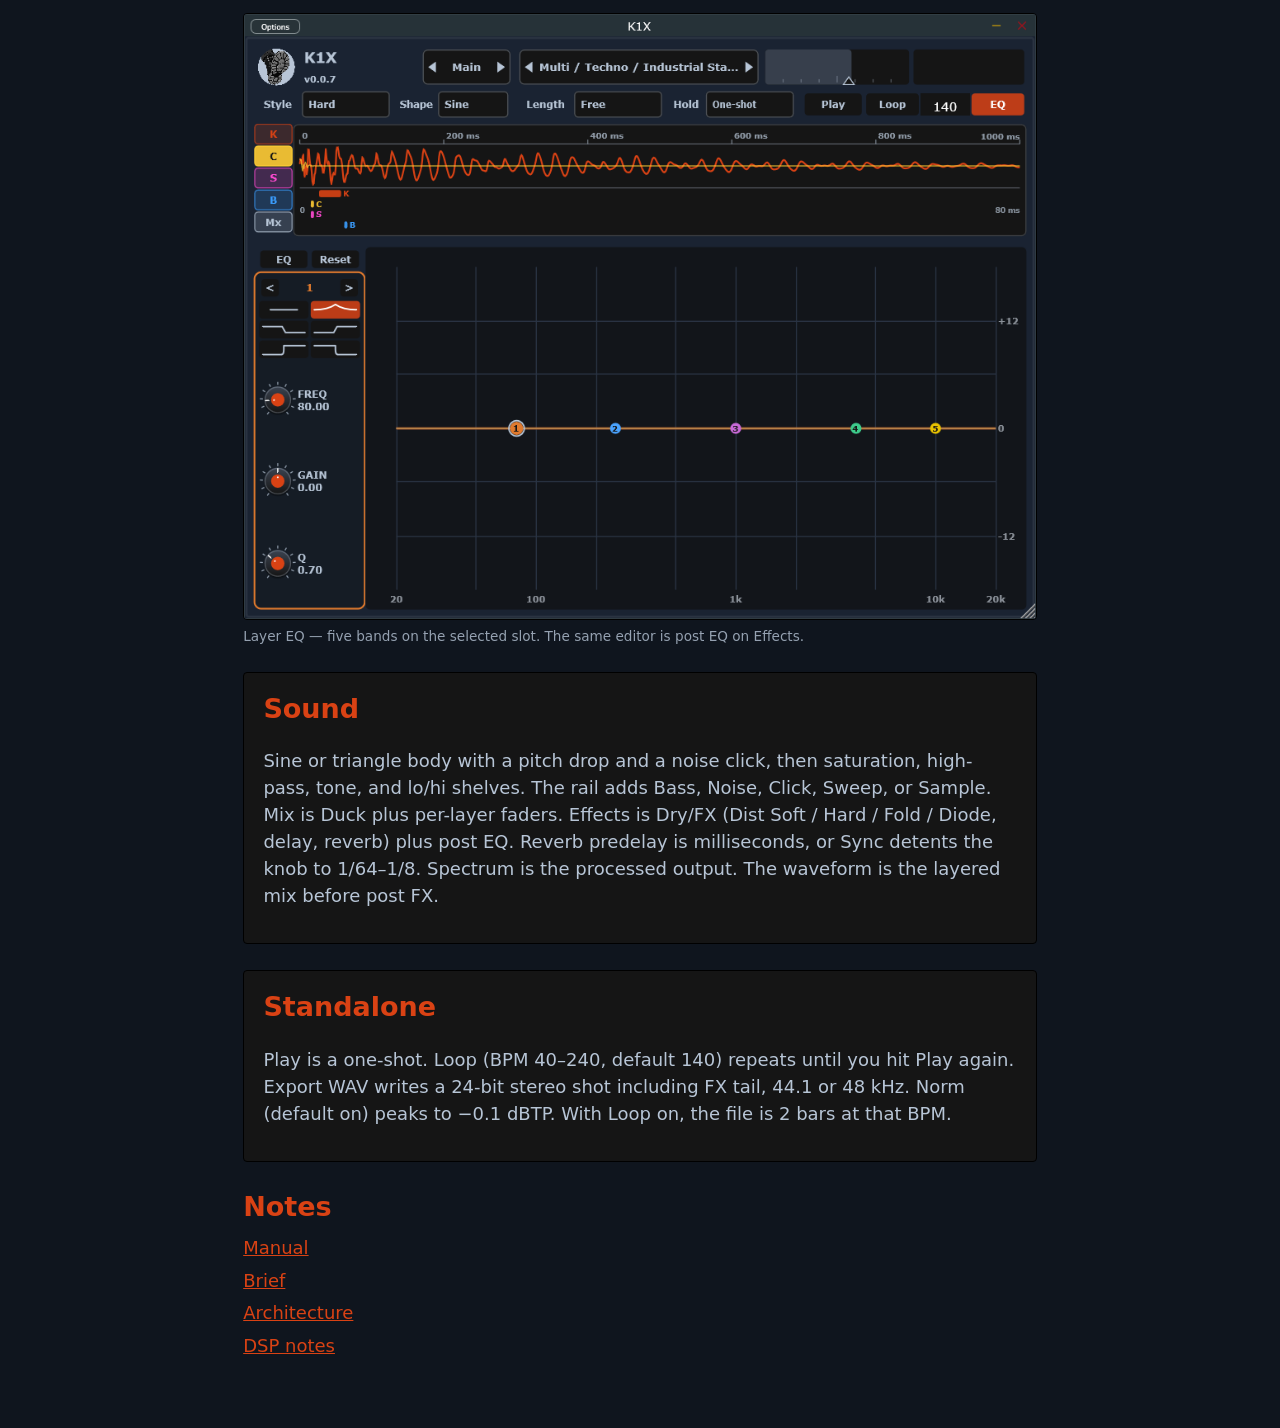
==== commit ae98f31e: "add OpenGraph preview image - serve ogimage-K1X.png from docs - point og and twitter tags at it  Co-" ====
--- a/docs/index.html
+++ b/docs/index.html
@@ -4,6 +4,16 @@
   <meta charset="utf-8">
   <meta name="viewport" content="width=device-width, initial-scale=1">
   <title>K1X | kick drum</title>
+  <meta name="description" content="kick drum">
+  <meta property="og:type" content="website">
+  <meta property="og:title" content="K1X | kick drum">
+  <meta property="og:description" content="kick drum">
+  <meta property="og:url" content="https://iamtew.github.io/K1X/">
+  <meta property="og:image" content="https://iamtew.github.io/K1X/ogimage-K1X.png">
+  <meta property="og:image:width" content="1200">
+  <meta property="og:image:height" content="630">
+  <meta name="twitter:card" content="summary_large_image">
+  <meta name="twitter:image" content="https://iamtew.github.io/K1X/ogimage-K1X.png">
   <link rel="icon" href="logo.png">
   <link rel="stylesheet" href="style.css">
 </head>
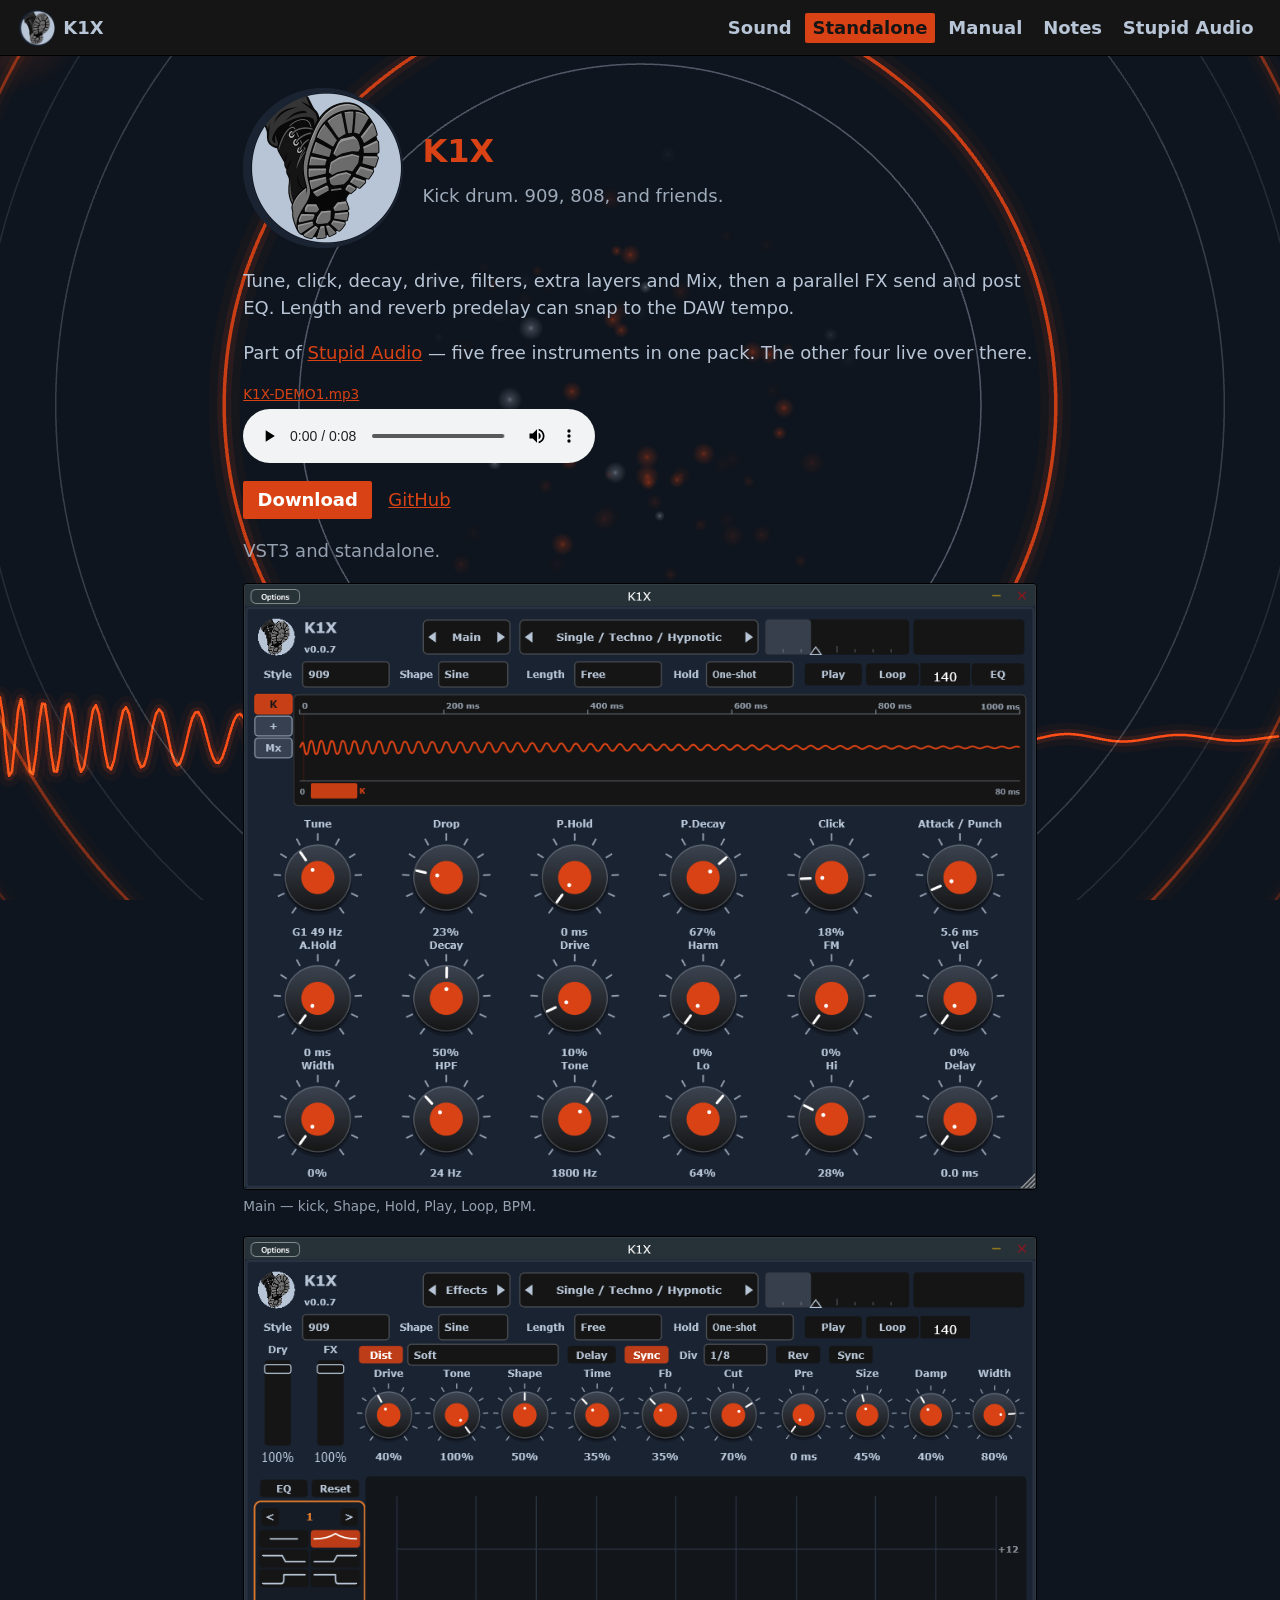
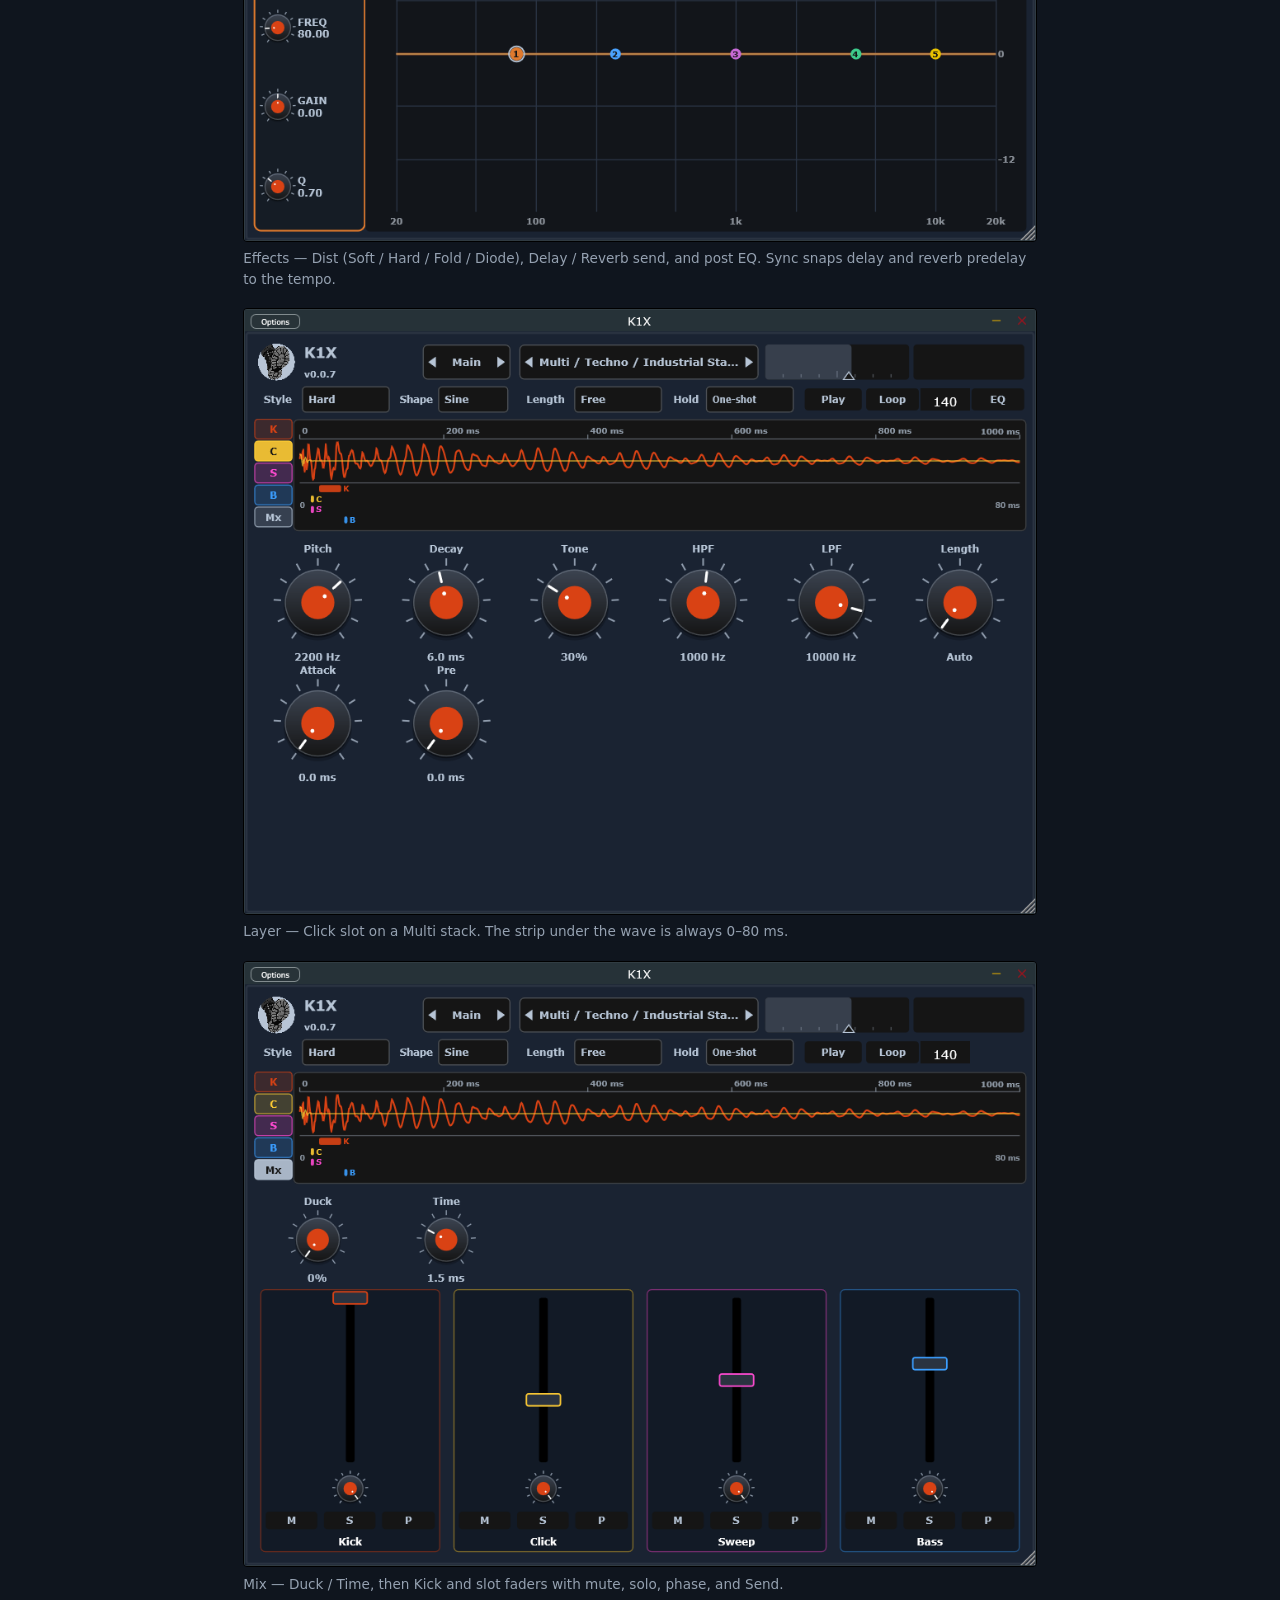
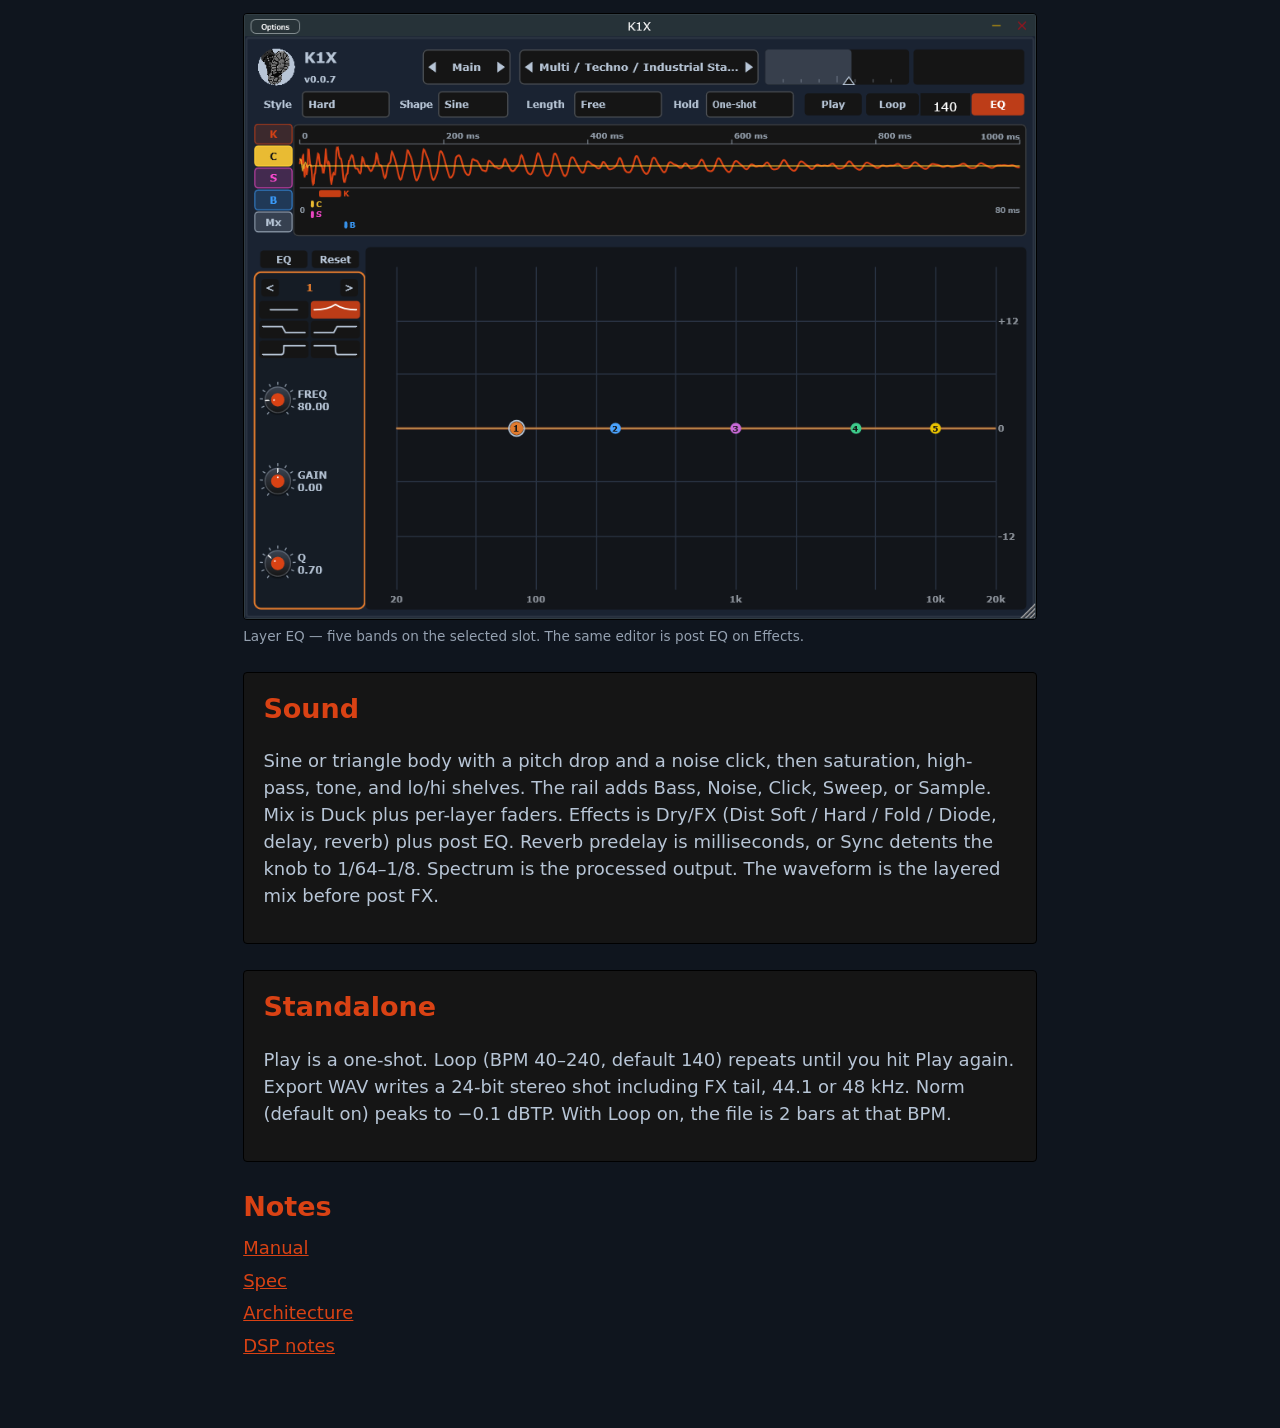
==== commit e375a514: "rewrite PRD into SPEC.md - replace the brief with a current product spec - retarget notes links and " ====
--- a/docs/index.html
+++ b/docs/index.html
@@ -87,7 +87,7 @@
     <section id="notes">
       <h2>Notes</h2>
       <a href="notes.html?doc=MANUAL.md">Manual</a>
-      <a href="notes.html?doc=PRD.md">Brief</a>
+      <a href="notes.html?doc=SPEC.md">Spec</a>
       <a href="notes.html?doc=ARCHITECTURE.md">Architecture</a>
       <a href="notes.html?doc=DSP_NOTES.md">DSP notes</a>
     </section>
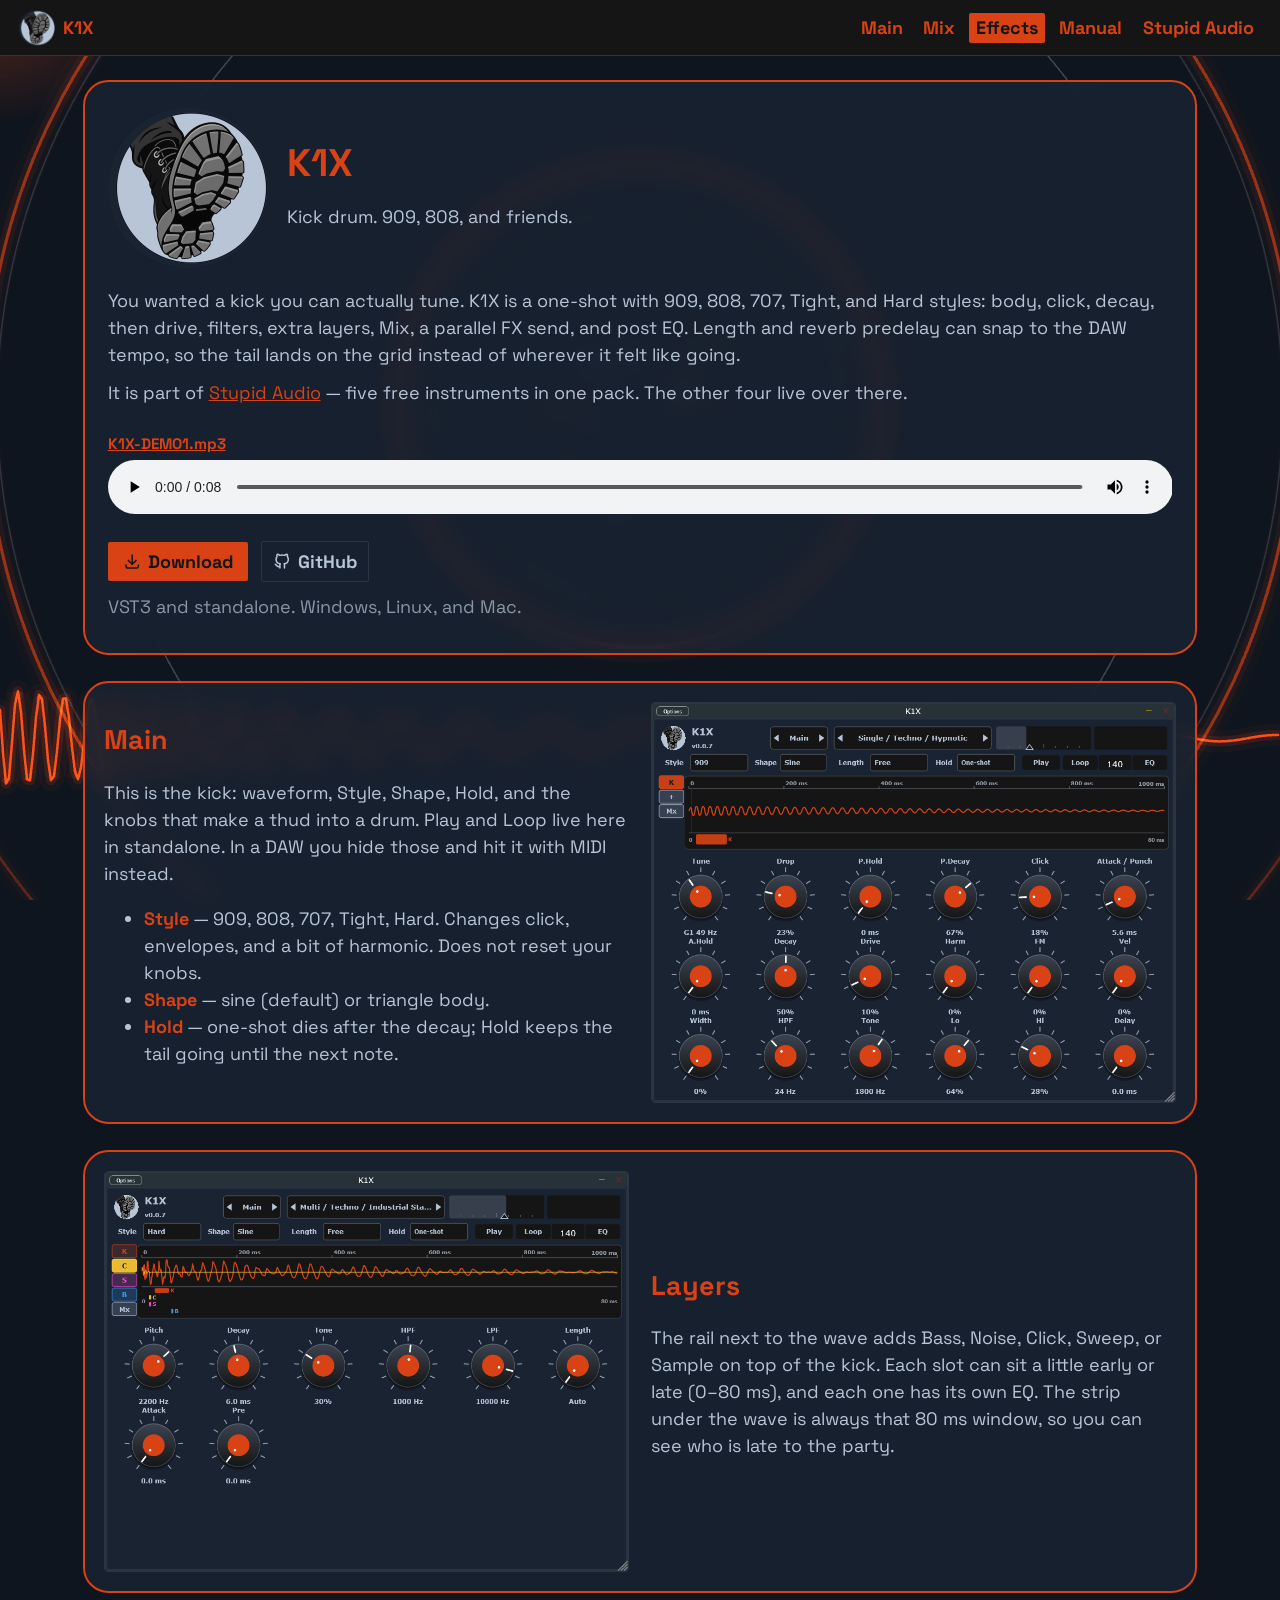
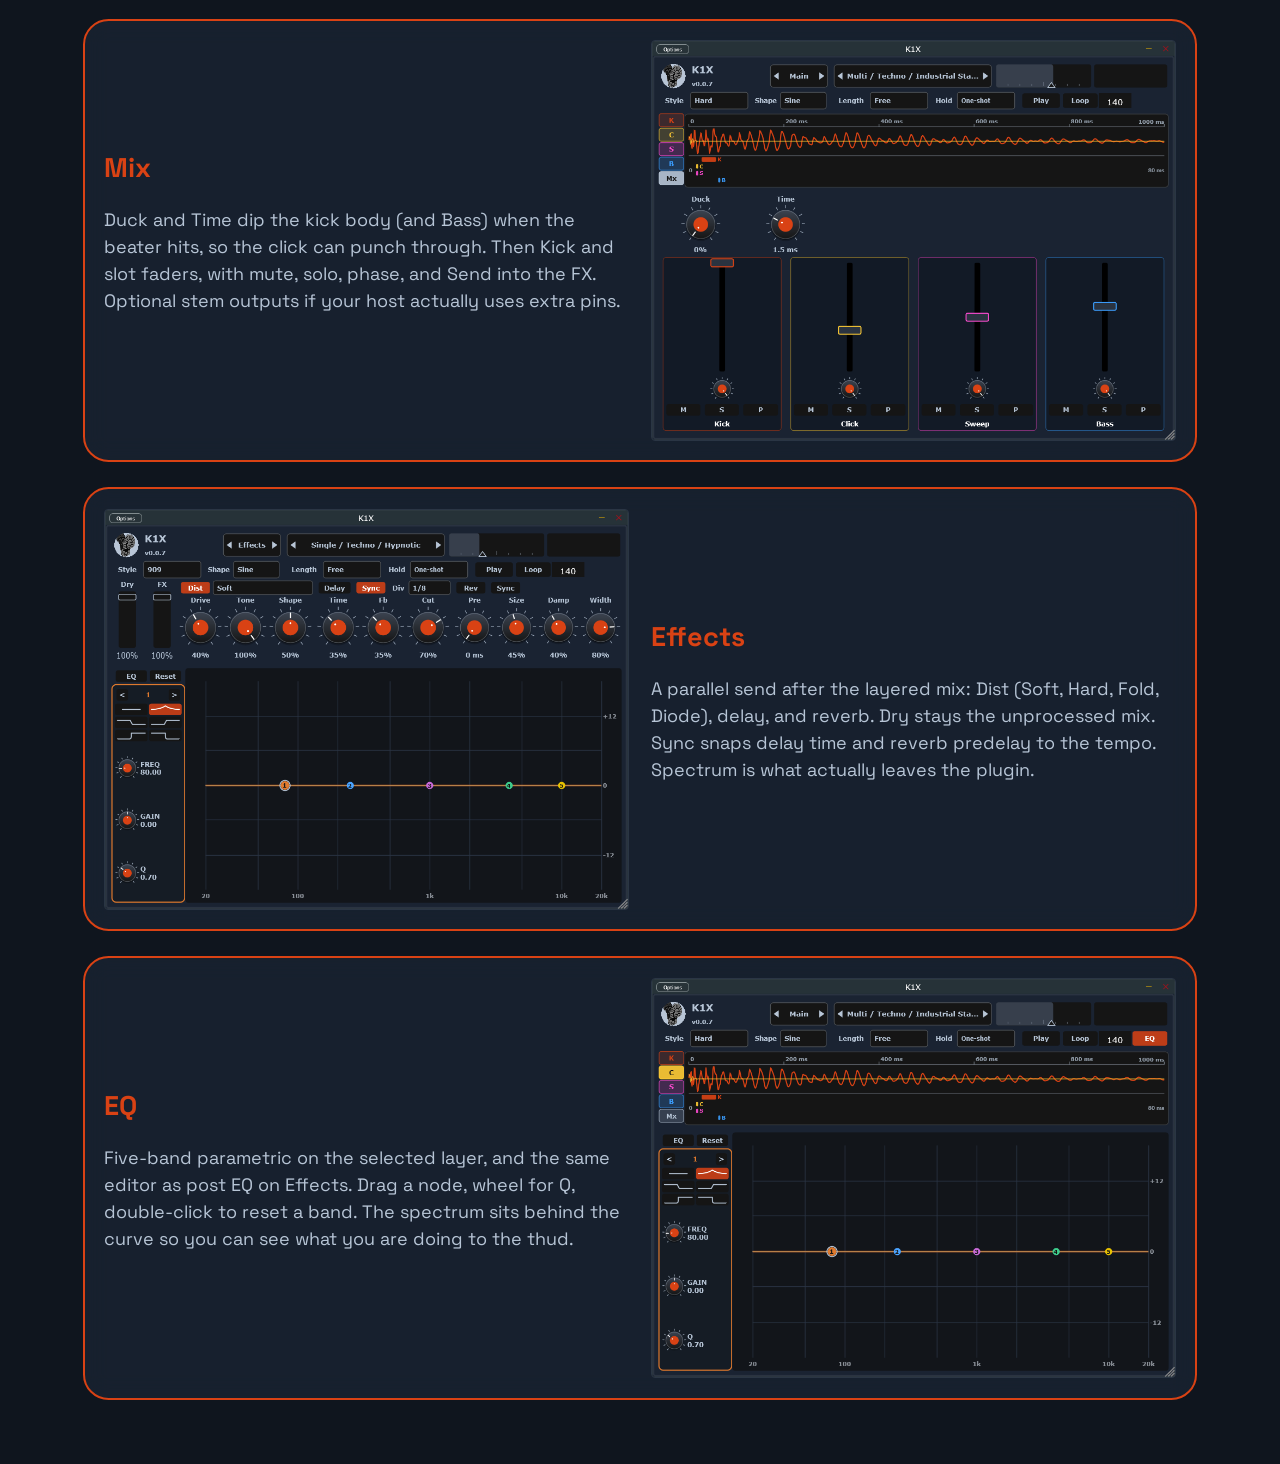
==== commit 52246c17: "rebuild landing with overlay and lightbox - glass hero and five screenshot rows - wire downloads fro" ====
--- a/docs/index.html
+++ b/docs/index.html
@@ -3,11 +3,11 @@
 <head>
   <meta charset="utf-8">
   <meta name="viewport" content="width=device-width, initial-scale=1">
-  <title>K1X | kick drum</title>
-  <meta name="description" content="kick drum">
+  <title>K1X</title>
+  <meta name="description" content="A free kick drum with 909, 808, 707, Tight, and Hard. Tune the one-shot, stack extra layers, then drive, delay, and EQ. VST3 and standalone.">
   <meta property="og:type" content="website">
-  <meta property="og:title" content="K1X | kick drum">
-  <meta property="og:description" content="kick drum">
+  <meta property="og:title" content="K1X">
+  <meta property="og:description" content="A free kick drum with 909, 808, 707, Tight, and Hard. Tune the one-shot, stack extra layers, then drive, delay, and EQ. VST3 and standalone.">
   <meta property="og:url" content="https://iamtew.github.io/K1X/">
   <meta property="og:image" content="https://iamtew.github.io/K1X/ogimage-K1X.png">
   <meta property="og:image:width" content="1200">
@@ -21,77 +21,166 @@
   <canvas id="fx" aria-hidden="true"></canvas>
   <header>
     <a class="brand" href="#top"><img src="logo.png" alt="" width="36" height="36">K1X</a>
-    <nav>
-      <a href="#sound">Sound</a>
-      <a href="#standalone">Standalone</a>
-      <a href="notes.html?doc=MANUAL.md">Manual</a>
-      <a href="#notes">Notes</a>
+    <button type="button" class="nav-toggle" aria-expanded="false" aria-controls="site-nav" aria-label="Menu">
+      <svg class="icon" aria-hidden="true"><use href="icons.svg#menu"></use></svg>
+    </button>
+    <nav id="site-nav">
+      <a href="#main">Main</a>
+      <a href="#mix">Mix</a>
+      <a href="#effects">Effects</a>
+      <a href="docs.html">Manual</a>
       <a href="https://audio.stupid.systems/">Stupid Audio</a>
     </nav>
   </header>
 
-  <main id="top">
-    <div class="lead">
-      <img class="hero" src="logo.png" alt="K1X" width="160" height="160">
+  <main id="top" class="landing">
+    <div class="hero-panel">
+      <div class="lead">
+        <img class="hero" src="logo.png" alt="K1X" width="160" height="160">
+        <div>
+          <h1>K1X</h1>
+          <p class="tag">Kick drum. 909, 808, and friends.</p>
+        </div>
+      </div>
+      <p>You wanted a kick you can actually tune. K1X is a one-shot with 909, 808, 707, Tight, and Hard styles: body, click, decay, then drive, filters, extra layers, Mix, a parallel FX send, and post EQ. Length and reverb predelay can snap to the DAW tempo, so the tail lands on the grid instead of wherever it felt like going.</p>
+      <p>It is part of <a href="https://audio.stupid.systems/">Stupid Audio</a> — five free instruments in one pack. The other four live over there.</p>
+      <div class="demos">
+        <p class="demo">
+          <a href="K1X-DEMO1.mp3">K1X-DEMO1.mp3</a>
+          <audio controls preload="metadata">
+            <source src="K1X-DEMO1.mp3" type="audio/mpeg">
+            Your browser cannot play this demo.
+          </audio>
+        </p>
+      </div>
+      <p class="actions">
+        <button type="button" class="download" data-dl-open>
+          <svg class="icon" aria-hidden="true"><use href="icons.svg#download"></use></svg>
+          Download
+        </button>
+        <a class="repo" href="https://github.com/iamtew/K1X">
+          <svg class="icon" aria-hidden="true"><use href="icons.svg#github"></use></svg>
+          GitHub
+        </a>
+      </p>
+      <p class="meta">VST3 and standalone. Windows, Linux, and Mac.</p>
+    </div>
+
+    <section id="main" class="feature">
       <div>
-        <h1>K1X</h1>
-        <p class="tag">Kick drum. 909, 808, and friends.</p>
+        <h2>Main</h2>
+        <p>This is the kick: waveform, Style, Shape, Hold, and the knobs that make a thud into a drum. Play and Loop live here in standalone. In a DAW you hide those and hit it with MIDI instead.</p>
+        <ul>
+          <li><strong>Style</strong> — 909, 808, 707, Tight, Hard. Changes click, envelopes, and a bit of harmonic. Does not reset your knobs.</li>
+          <li><strong>Shape</strong> — sine (default) or triangle body.</li>
+          <li><strong>Hold</strong> — one-shot dies after the decay; Hold keeps the tail going until the next note.</li>
+        </ul>
+      </div>
+      <button type="button" class="shot-open" data-shot="screenshot1.png" data-shot-alt="K1X Main: waveform, Style, Shape, Hold, Play, Loop, and kick knobs">
+        <img class="shot" src="screenshot1.png" alt="K1X Main: waveform, Style, Shape, Hold, Play, Loop, and kick knobs">
+      </button>
+    </section>
+
+    <section id="layers" class="feature">
+      <div>
+        <h2>Layers</h2>
+        <p>The rail next to the wave adds Bass, Noise, Click, Sweep, or Sample on top of the kick. Each slot can sit a little early or late (0–80 ms), and each one has its own EQ. The strip under the wave is always that 80 ms window, so you can see who is late to the party.</p>
+      </div>
+      <button type="button" class="shot-open" data-shot="screenshot-layer.png" data-shot-alt="K1X Main with a Click layer selected and the 0–80 ms timing strip">
+        <img class="shot" src="screenshot-layer.png" alt="K1X Main with a Click layer selected and the 0–80 ms timing strip">
+      </button>
+    </section>
+
+    <section id="mix" class="feature">
+      <div>
+        <h2>Mix</h2>
+        <p>Duck and Time dip the kick body (and Bass) when the beater hits, so the click can punch through. Then Kick and slot faders, with mute, solo, phase, and Send into the FX. Optional stem outputs if your host actually uses extra pins.</p>
+      </div>
+      <button type="button" class="shot-open" data-shot="screenshot-mix.png" data-shot-alt="K1X Mix: Duck and Time knobs plus per-layer faders">
+        <img class="shot" src="screenshot-mix.png" alt="K1X Mix: Duck and Time knobs plus per-layer faders">
+      </button>
+    </section>
+
+    <section id="effects" class="feature">
+      <div>
+        <h2>Effects</h2>
+        <p>A parallel send after the layered mix: Dist (Soft, Hard, Fold, Diode), delay, and reverb. Dry stays the unprocessed mix. Sync snaps delay time and reverb predelay to the tempo. Spectrum is what actually leaves the plugin.</p>
+      </div>
+      <button type="button" class="shot-open" data-shot="screenshot2.png" data-shot-alt="K1X Effects: Dist type, delay sync, reverb, post EQ">
+        <img class="shot" src="screenshot2.png" alt="K1X Effects: Dist type, delay sync, reverb, post EQ">
+      </button>
+    </section>
+
+    <section id="eq" class="feature">
+      <div>
+        <h2>EQ</h2>
+        <p>Five-band parametric on the selected layer, and the same editor as post EQ on Effects. Drag a node, wheel for Q, double-click to reset a band. The spectrum sits behind the curve so you can see what you are doing to the thud.</p>
+      </div>
+      <button type="button" class="shot-open" data-shot="screenshot-eq.png" data-shot-alt="K1X per-layer EQ on the Click slot">
+        <img class="shot" src="screenshot-eq.png" alt="K1X per-layer EQ on the Click slot">
+      </button>
+    </section>
+  </main>
+
+  <dialog id="dl" class="dl-dialog" aria-labelledby="dl-title">
+    <button type="button" class="dl-close" data-dl-close aria-label="Close">
+      <svg class="icon" aria-hidden="true"><use href="icons.svg#close"></use></svg>
+    </button>
+    <h2 id="dl-title">Download K1X</h2>
+    <div class="dl-kind">
+      <p>The Windows installer is the easy path. It can put the VST3, the standalone app, or both on the machine, and it adds a Start menu shortcut for the app.</p>
+      <div class="dl-row" data-kind="installer" hidden>
+        <a class="download os" data-os="win" hidden>
+          <svg class="icon" aria-hidden="true"><use href="icons.svg#windows"></use></svg>
+          Windows installer
+        </a>
       </div>
     </div>
-    <p>Tune, click, decay, drive, filters, extra layers and Mix, then a parallel FX send and post EQ. Length and reverb predelay can snap to the DAW tempo.</p>
-    <p>Part of <a href="https://audio.stupid.systems/">Stupid Audio</a> — five free instruments in one pack. The other four live over there.</p>
-    <p class="demo">
-      <a href="K1X-DEMO1.mp3">K1X-DEMO1.mp3</a>
-      <audio controls preload="metadata">
-        <source src="K1X-DEMO1.mp3" type="audio/mpeg">
-        Your browser cannot play this demo.
-      </audio>
-    </p>
-    <p class="actions">
-      <a class="download" href="https://github.com/iamtew/K1X/releases/latest">Download</a>
-      <a href="https://github.com/iamtew/K1X">GitHub</a>
-    </p>
-    <p class="meta">VST3 and standalone.</p>
+    <div class="dl-kind">
+      <p>The VST3 zip is just the plugin. Drop it where your DAW looks for VST3s. Mac builds are ad-hoc signed, so Gatekeeper will sulk until you right-click Open the first time.</p>
+      <div class="dl-row" data-kind="vst3" hidden>
+        <a class="download os" data-os="win" hidden>
+          <svg class="icon" aria-hidden="true"><use href="icons.svg#windows"></use></svg>
+          Windows
+        </a>
+        <a class="download os" data-os="linux" hidden>
+          <svg class="icon" aria-hidden="true"><use href="icons.svg#linux"></use></svg>
+          Linux
+        </a>
+        <a class="download os" data-os="mac" hidden>
+          <svg class="icon" aria-hidden="true"><use href="icons.svg#apple"></use></svg>
+          macOS
+        </a>
+      </div>
+    </div>
+    <div class="dl-kind">
+      <p>The standalone zip is the app, no DAW required. Same Gatekeeper story on Mac. Linux wants the usual system ALSA, FreeType, fontconfig, and X11 libraries.</p>
+      <div class="dl-row" data-kind="standalone" hidden>
+        <a class="download os" data-os="win" hidden>
+          <svg class="icon" aria-hidden="true"><use href="icons.svg#windows"></use></svg>
+          Windows
+        </a>
+        <a class="download os" data-os="linux" hidden>
+          <svg class="icon" aria-hidden="true"><use href="icons.svg#linux"></use></svg>
+          Linux
+        </a>
+        <a class="download os" data-os="mac" hidden>
+          <svg class="icon" aria-hidden="true"><use href="icons.svg#apple"></use></svg>
+          macOS
+        </a>
+      </div>
+    </div>
+    <img class="dl-logo" src="logo.png" alt="" width="192" height="192">
+  </dialog>
 
-    <figure>
-      <img class="shot" src="screenshot1.png" alt="K1X Main: waveform, Style, Shape, Hold, Play, Loop, and kick knobs">
-      <figcaption>Main — kick, Shape, Hold, Play, Loop, BPM.</figcaption>
-    </figure>
-    <figure>
-      <img class="shot" src="screenshot2.png" alt="K1X Effects: Dist type, delay sync, reverb, post EQ">
-      <figcaption>Effects — Dist (Soft / Hard / Fold / Diode), Delay / Reverb send, and post EQ. Sync snaps delay and reverb predelay to the tempo.</figcaption>
-    </figure>
-    <figure>
-      <img class="shot" src="screenshot-layer.png" alt="K1X Main with a Click layer selected and the 0–80 ms timing strip">
-      <figcaption>Layer — Click slot on a Multi stack. The strip under the wave is always 0–80 ms.</figcaption>
-    </figure>
-    <figure>
-      <img class="shot" src="screenshot-mix.png" alt="K1X Mix: Duck and Time knobs plus per-layer faders">
-      <figcaption>Mix — Duck / Time, then Kick and slot faders with mute, solo, phase, and Send.</figcaption>
-    </figure>
-    <figure>
-      <img class="shot" src="screenshot-eq.png" alt="K1X per-layer EQ on the Click slot">
-      <figcaption>Layer EQ — five bands on the selected slot. The same editor is post EQ on Effects.</figcaption>
-    </figure>
+  <dialog id="shot" class="shot-dialog">
+    <button type="button" class="dl-close" data-shot-close aria-label="Close">
+      <svg class="icon" aria-hidden="true"><use href="icons.svg#close"></use></svg>
+    </button>
+    <img id="shot-full" alt="">
+  </dialog>
 
-    <section id="sound" class="card">
-      <h2>Sound</h2>
-      <p>Sine or triangle body with a pitch drop and a noise click, then saturation, high-pass, tone, and lo/hi shelves. The rail adds Bass, Noise, Click, Sweep, or Sample. Mix is Duck plus per-layer faders. Effects is Dry/FX (Dist Soft / Hard / Fold / Diode, delay, reverb) plus post EQ. Reverb predelay is milliseconds, or Sync detents the knob to 1/64–1/8. Spectrum is the processed output. The waveform is the layered mix before post FX.</p>
-    </section>
-
-    <section id="standalone" class="card">
-      <h2>Standalone</h2>
-      <p>Play is a one-shot. Loop (BPM 40–240, default 140) repeats until you hit Play again. Export WAV writes a 24-bit stereo shot including FX tail, 44.1 or 48 kHz. Norm (default on) peaks to −0.1 dBTP. With Loop on, the file is 2 bars at that BPM.</p>
-    </section>
-
-    <section id="notes">
-      <h2>Notes</h2>
-      <a href="notes.html?doc=MANUAL.md">Manual</a>
-      <a href="notes.html?doc=SPEC.md">Spec</a>
-      <a href="notes.html?doc=ARCHITECTURE.md">Architecture</a>
-      <a href="notes.html?doc=DSP_NOTES.md">DSP notes</a>
-    </section>
-  </main>
+  <script src="icons.js"></script>
   <script type="module" src="fx.js"></script>
   <script src="site.js"></script>
 </body>
--- a/docs/style.css
+++ b/docs/style.css
@@ -1,10 +1,20 @@
+@font-face {
+  font-family: "Space Grotesk";
+  src: url("vendor/fonts/SpaceGrotesk-latin-wght.woff2") format("woff2");
+  font-weight: 300 700;
+  font-style: normal;
+  font-display: swap;
+}
+
 :root {
   --ink: #151515;
-  --chassis: #1a2332;
+  --knob: #1a2332;
+  --lane: #2a3544;
   --background: #0f151e;
+  --orange: #d94214;
+  --orange-dim: #b83610;
   --metal: #b7c5d6;
-  --orange: #d94214;
-  --white: #ffffff;
+  --muted: #8a97a8;
 }
 
 * { box-sizing: border-box; }
@@ -13,7 +23,7 @@
   margin: 0;
   background: var(--background);
   color: var(--metal);
-  font: 18px/1.5 system-ui, sans-serif;
+  font: 18px/1.5 "Space Grotesk", sans-serif;
 }
 
 #fx {
@@ -25,7 +35,18 @@
 }
 
 a { color: var(--orange); }
-a:hover { color: var(--metal); }
+a:hover { color: var(--orange-dim); }
+
+.icon {
+  width: 1.15rem;
+  height: 1.15rem;
+  flex: 0 0 auto;
+  display: block;
+  fill: none;
+  stroke: currentColor;
+  stroke-width: 2;
+  pointer-events: none;
+}
 
 header {
   position: sticky;
@@ -37,39 +58,95 @@
   gap: 1rem;
   padding: 0.6rem 1.2rem;
   background: var(--ink);
-  border-bottom: 1px solid #000;
+  border-bottom: 1px solid var(--lane);
 }
 
 .brand {
   display: flex;
   align-items: center;
   gap: 0.5rem;
-  color: var(--metal);
+  color: var(--orange);
   font-weight: 700;
   text-decoration: none;
 }
 
-nav { display: flex; gap: 0.4rem; }
-
-nav a {
-  color: var(--metal);
+.brand img { width: 36px; height: 36px; display: block; }
+
+.nav-toggle {
+  display: none;
+  margin-left: auto;
+  background: none;
+  border: 1px solid var(--lane);
+  color: var(--orange);
+  padding: 0.35rem;
+  border-radius: 2px;
+  cursor: pointer;
+}
+
+header nav {
+  display: flex;
+  flex-wrap: wrap;
+  align-items: center;
+  gap: 0.4rem;
+  justify-content: flex-end;
+}
+
+header nav a {
+  color: var(--orange);
   font-weight: 700;
   text-decoration: none;
   padding: 0.1rem 0.45rem;
   border-radius: 2px;
 }
 
-nav a.on {
+header nav a.on,
+header nav a[aria-current="page"] {
   color: var(--ink);
   background: var(--orange);
 }
 
-main {
+.topbar-label {
+  color: var(--orange);
+  letter-spacing: 0.16em;
+  text-transform: uppercase;
+  font-size: 0.72rem;
+}
+
+.topbar .download { margin-left: auto; }
+
+.repo {
+  display: inline-flex;
+  align-items: center;
+  gap: 0.4rem;
+  color: var(--metal);
+  text-decoration: none;
+  padding: 0.35rem 0.7rem;
+  border: 1px solid var(--lane);
+  border-radius: 2px;
+  font-weight: 700;
+}
+
+.repo:hover { color: var(--orange); border-color: var(--orange); }
+
+main.landing {
   position: relative;
   z-index: 1;
-  max-width: 52rem;
+  max-width: 72rem;
   margin: 0 auto;
-  padding: 2rem 1.2rem 4rem;
+  padding: 1.5rem 1.2rem 4rem;
+}
+
+.hero-panel,
+.feature {
+  background: rgba(26, 35, 50, 0.8);
+  border: 2px solid var(--orange);
+  border-radius: 1.6rem;
+  backdrop-filter: blur(12px);
+  -webkit-backdrop-filter: blur(12px);
+}
+
+.hero-panel {
+  padding: 1.6rem 1.4rem 1.4rem;
 }
 
 .lead {
@@ -79,78 +156,295 @@
   margin-bottom: 1.2rem;
 }
 
-.hero { display: block; flex-shrink: 0; }
-
-figure { margin: 1.2rem 0 0; }
+.hero { display: block; flex-shrink: 0; width: 160px; height: 160px; }
+
+h1, h2 { color: var(--orange); margin: 0 0 0.4rem; }
+
+h1 { font-size: 2.4rem; }
+
+.hero-panel p { margin: 0.7rem 0; }
+
+.demos {
+  display: flex;
+  flex-wrap: wrap;
+  gap: 1rem;
+  margin: 1rem 0;
+}
+
+.demo { margin: 0; flex: 1 1 16rem; }
+.demo a { display: block; font-size: 0.95rem; margin-bottom: 0.25rem; font-weight: 700; }
+.demo audio { width: 100%; display: block; }
+
+.actions {
+  display: flex;
+  flex-wrap: wrap;
+  align-items: center;
+  gap: 0.8rem;
+  margin: 1rem 0 0.4rem;
+}
+
+.download {
+  display: inline-flex;
+  align-items: center;
+  gap: 0.4rem;
+  background: var(--orange);
+  color: var(--ink);
+  font: inherit;
+  font-weight: 700;
+  text-decoration: none;
+  padding: 0.4rem 0.95rem;
+  border: 0;
+  border-radius: 2px;
+  cursor: pointer;
+}
+
+.download:hover { background: var(--orange-dim); color: var(--ink); }
+
+.meta { color: var(--muted); margin: 0; }
+
+.feature {
+  display: grid;
+  grid-template-columns: 1fr 1fr;
+  gap: 1.4rem;
+  align-items: center;
+  margin-top: 1.6rem;
+  padding: 1.2rem;
+}
+
+.feature:nth-of-type(even) { direction: rtl; }
+.feature:nth-of-type(even) > * { direction: ltr; }
+
+.shot-open {
+  display: block;
+  width: 100%;
+  padding: 0;
+  border: 0;
+  background: none;
+  cursor: zoom-in;
+}
+
 .shot {
   display: block;
   width: 100%;
-  margin: 0;
   border-radius: 4px;
-  border: 1px solid #000;
-}
-figcaption {
-  margin-top: 0.4rem;
-  font-size: 0.85rem;
-  opacity: 0.8;
-}
-
-h1, h2 { color: var(--orange); margin: 0 0 0.4rem; }
-
-h1 { font-size: 2rem; }
-
-.tag { margin: 0.2rem 0 0; opacity: 0.85; }
-
-.demo { margin: 0 0 0.7rem; }
-.demo a { display: block; font-size: 0.85rem; margin-bottom: 0.25rem; }
-.demo audio { width: 100%; max-width: 22rem; display: block; }
-
-.actions { display: flex; align-items: center; gap: 1rem; }
-
-.download {
-  display: inline-block;
+  border: 1px solid var(--lane);
+}
+
+.shot-dialog {
+  position: fixed;
+  padding: 0;
+  border: 0;
+  background: transparent;
+  max-width: calc(100vw - 3rem);
+  max-height: calc(100vh - 3rem);
+}
+
+.shot-dialog[open] { animation: dl-in 0.22s ease; }
+
+.shot-dialog::backdrop {
+  background: rgba(0, 0, 0, 0.55);
+  backdrop-filter: blur(8px);
+  -webkit-backdrop-filter: blur(8px);
+}
+
+.shot-dialog img {
+  display: block;
+  max-width: calc(100vw - 3rem);
+  max-height: calc(100vh - 3rem);
+  border-radius: 4px;
+}
+
+.brand-home {
+  display: inline-flex;
+  align-items: center;
+  gap: 0.25rem;
+  margin-left: 0.15rem;
+  font-weight: 700;
+}
+
+strong { color: var(--orange); }
+
+.dl-dialog {
+  width: min(32rem, calc(100vw - 2rem));
+  max-height: calc(100vh - 2rem);
+  overflow: auto;
+  padding: 1.4rem 1.3rem 1.2rem;
+  border: 2px solid var(--orange);
+  border-radius: 4px;
+  background: var(--knob);
+  color: var(--metal);
+  color-scheme: dark;
+}
+
+.dl-dialog[open] {
+  animation: dl-in 0.22s ease;
+}
+
+@keyframes dl-in {
+  from { transform: translateY(10px) scale(0.98); }
+  to { transform: none; }
+}
+
+.dl-dialog::backdrop {
+  background: rgba(0, 0, 0, 0.55);
+  backdrop-filter: blur(8px);
+  -webkit-backdrop-filter: blur(8px);
+}
+
+.dl-close {
+  position: absolute;
+  top: 0.6rem;
+  right: 0.6rem;
+  z-index: 1;
+  display: grid;
+  place-items: center;
+  width: 2.25rem;
+  height: 2.25rem;
+  padding: 0;
+  background: var(--ink);
+  border: 2px solid var(--orange);
+  border-radius: 4px;
+  color: var(--orange);
+  cursor: pointer;
+}
+
+.dl-close .icon {
+  width: 1.35rem;
+  height: 1.35rem;
+}
+
+.dl-close:hover { background: var(--lane); }
+
+.shot-dialog .dl-close {
+  position: fixed;
+  top: 1rem;
+  right: 1rem;
+}
+
+.dl-dialog { position: fixed; }
+.dl-dialog h2 { padding-right: 2rem; }
+
+.dl-kind { margin: 1rem 0; }
+.dl-kind p { margin: 0 0 0.5rem; font-size: 0.95rem; }
+
+.dl-row {
+  display: flex;
+  flex-wrap: wrap;
+  gap: 0.4rem;
+}
+
+.dl-logo {
+  display: block;
+  width: 192px;
+  height: auto;
+  margin: 1.2rem auto 0;
+}
+
+.shell {
+  position: relative;
+  z-index: 1;
+  display: grid;
+  grid-template-columns: 220px 1fr;
+  min-height: calc(100vh - 57px);
+}
+
+.nav {
+  padding: 12px 0;
+  background: var(--knob);
+  border-right: 1px solid var(--lane);
+}
+
+.nav-group {
+  margin: 12px 16px 4px;
+  font-size: 0.72rem;
+  letter-spacing: 0.06em;
+  text-transform: uppercase;
+  color: var(--muted);
+}
+
+.nav a {
+  display: flex;
+  align-items: center;
+  gap: 10px;
+  padding: 8px 16px;
+  color: var(--muted);
+  text-decoration: none;
+}
+
+.nav a[aria-current="page"] {
+  color: var(--ink);
   background: var(--orange);
-  color: var(--white);
-  font-weight: 700;
-  text-decoration: none;
-  padding: 0.35rem 0.9rem;
+}
+
+.doc {
+  padding: 28px 32px 80px;
+  max-width: 52rem;
+}
+
+.doc h1 { margin-top: 0; font-size: 1.8rem; color: var(--orange); }
+.doc h2 { margin-top: 1.8rem; font-size: 1.15rem; color: var(--orange); }
+.doc h3 { color: var(--orange); }
+.doc p, .doc li { line-height: 1.5; }
+.doc ul, .doc ol { padding-left: 1.25rem; }
+.doc code {
+  font-family: ui-monospace, Consolas, monospace;
+  font-size: 0.92em;
+  background: var(--lane);
+  padding: 0 4px;
   border-radius: 2px;
 }
-
-.download:hover { background: var(--metal); color: var(--ink); }
-
-.meta { color: var(--metal); opacity: 0.8; }
-
-section { margin-top: 1.6rem; }
-
-.card {
-  background: var(--ink);
-  border: 1px solid #000;
-  border-radius: 4px;
-  padding: 1rem 1.2rem;
-}
-
-#notes a { display: block; margin: 0.35rem 0; }
-
-strong { color: var(--orange); }
-
-.md h1, .md h2, .md h3 { color: var(--orange); margin: 1.2rem 0 0.35rem; }
-.md h1 { margin-top: 0; font-size: 1.7rem; }
-.md h2 { font-size: 1.2rem; }
-.md h3 { font-size: 1.05rem; }
-.md p { margin: 0.45rem 0; }
-.md ul, .md ol { padding-left: 1.25rem; margin: 0.35rem 0; }
-.md li { margin: 0.2rem 0; }
-.md code {
-  background: var(--chassis);
-  padding: 0.05rem 0.35rem;
-  border-radius: 2px;
-  font-size: 0.9em;
-}
-.md img {
-  display: block;
+.doc pre {
+  background: var(--lane);
+  border: 1px solid var(--lane);
+  padding: 12px 14px;
+  overflow: auto;
+}
+.doc table {
   width: 100%;
-  margin: 0.8rem 0;
-  border-radius: 4px;
-  border: 1px solid #000;
-}
+  border-collapse: collapse;
+  margin: 1rem 0;
+  font-size: 0.92rem;
+}
+.doc th, .doc td {
+  border: 1px solid var(--lane);
+  padding: 6px 8px;
+  text-align: left;
+  vertical-align: top;
+}
+.doc th { background: var(--knob); }
+.doc img { max-width: 100%; height: auto; border-radius: 4px; }
+
+.muted { color: var(--muted); }
+
+@media (max-width: 900px) {
+  .feature,
+  .feature:nth-of-type(even) {
+    grid-template-columns: 1fr;
+    direction: ltr;
+  }
+}
+
+@media (max-width: 800px) {
+  .nav-toggle { display: flex; }
+  header { flex-wrap: wrap; }
+  header nav {
+    display: none;
+    flex-basis: 100%;
+    flex-direction: column;
+    align-items: stretch;
+  }
+  header.nav-open nav { display: flex; }
+  .shell { grid-template-columns: 1fr; }
+  .nav {
+    display: flex;
+    flex-wrap: wrap;
+    gap: 0;
+    border-right: 0;
+    border-bottom: 1px solid var(--lane);
+  }
+  .nav a { padding: 8px 12px; }
+  .nav-group { flex-basis: 100%; margin: 8px 12px 0; }
+  .doc { padding: 20px 16px 64px; }
+  .hero { width: 112px; height: 112px; }
+  h1 { font-size: 1.8rem; }
+}
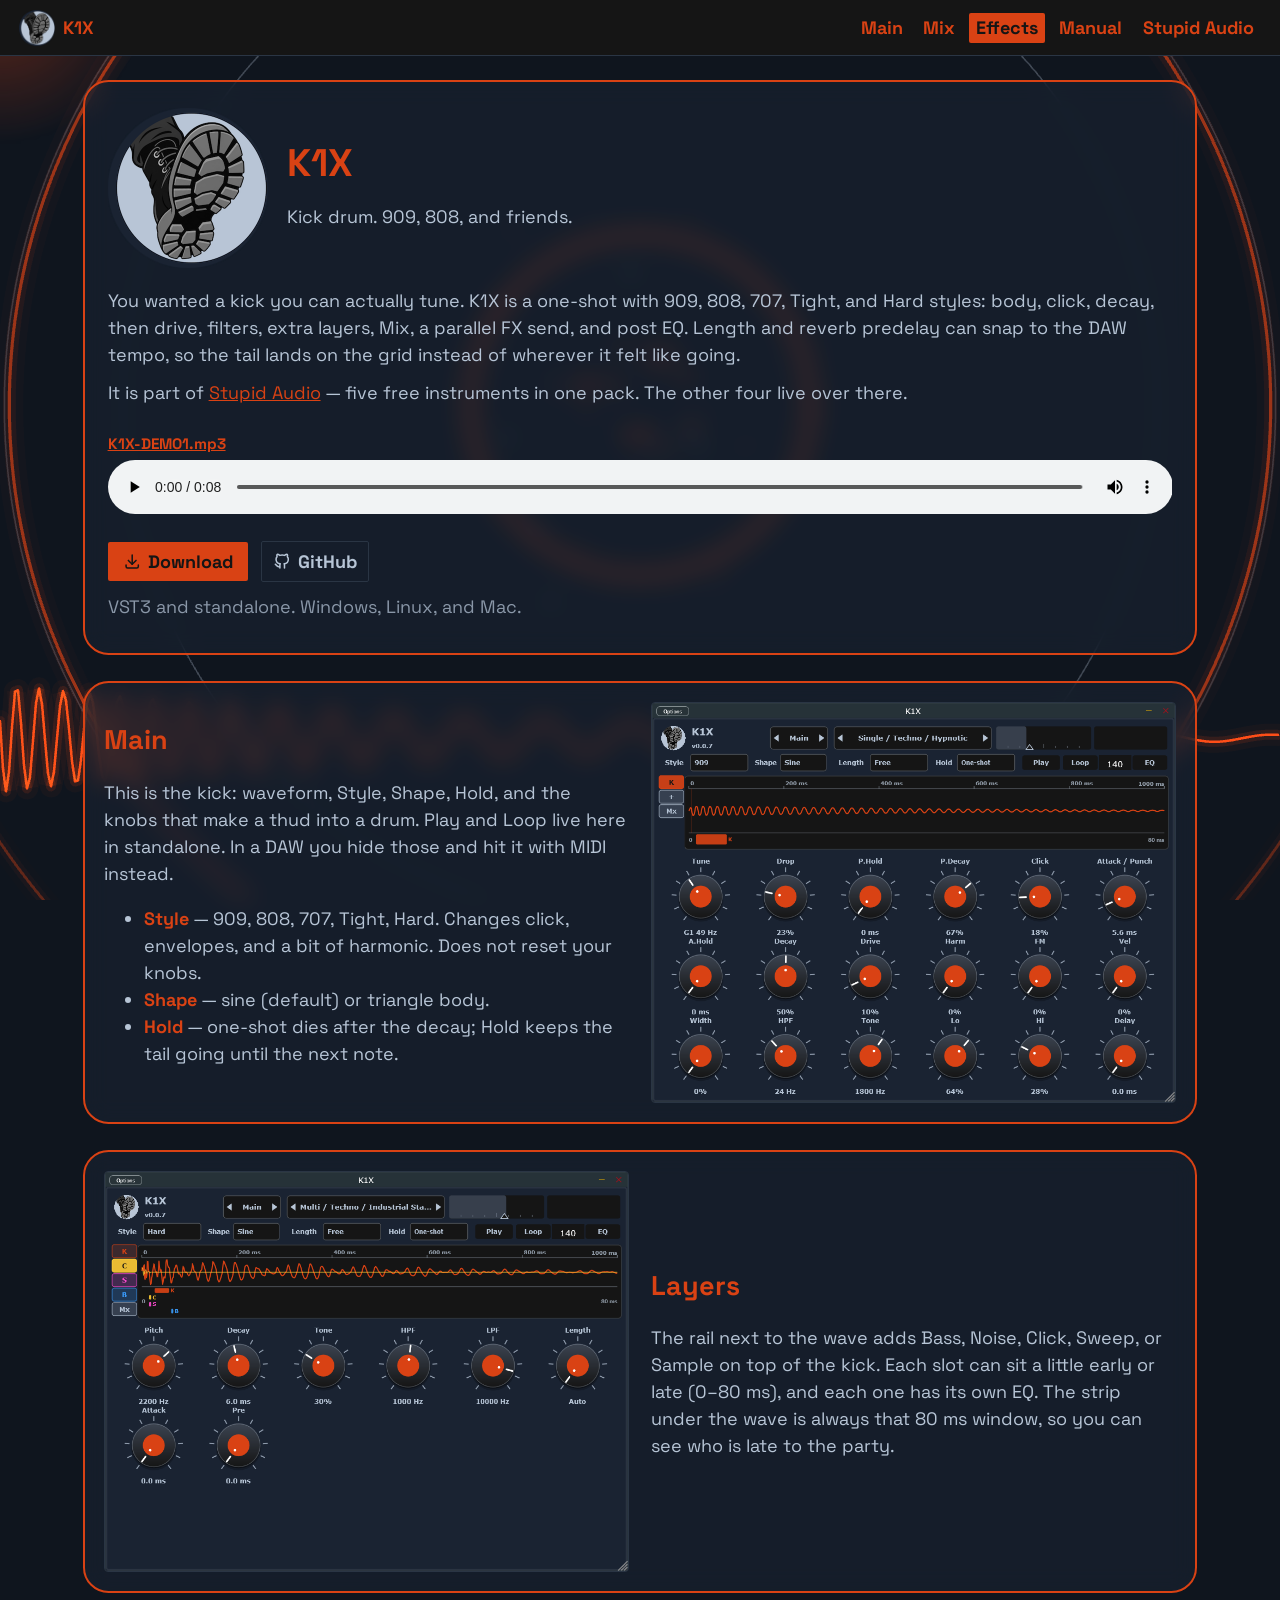
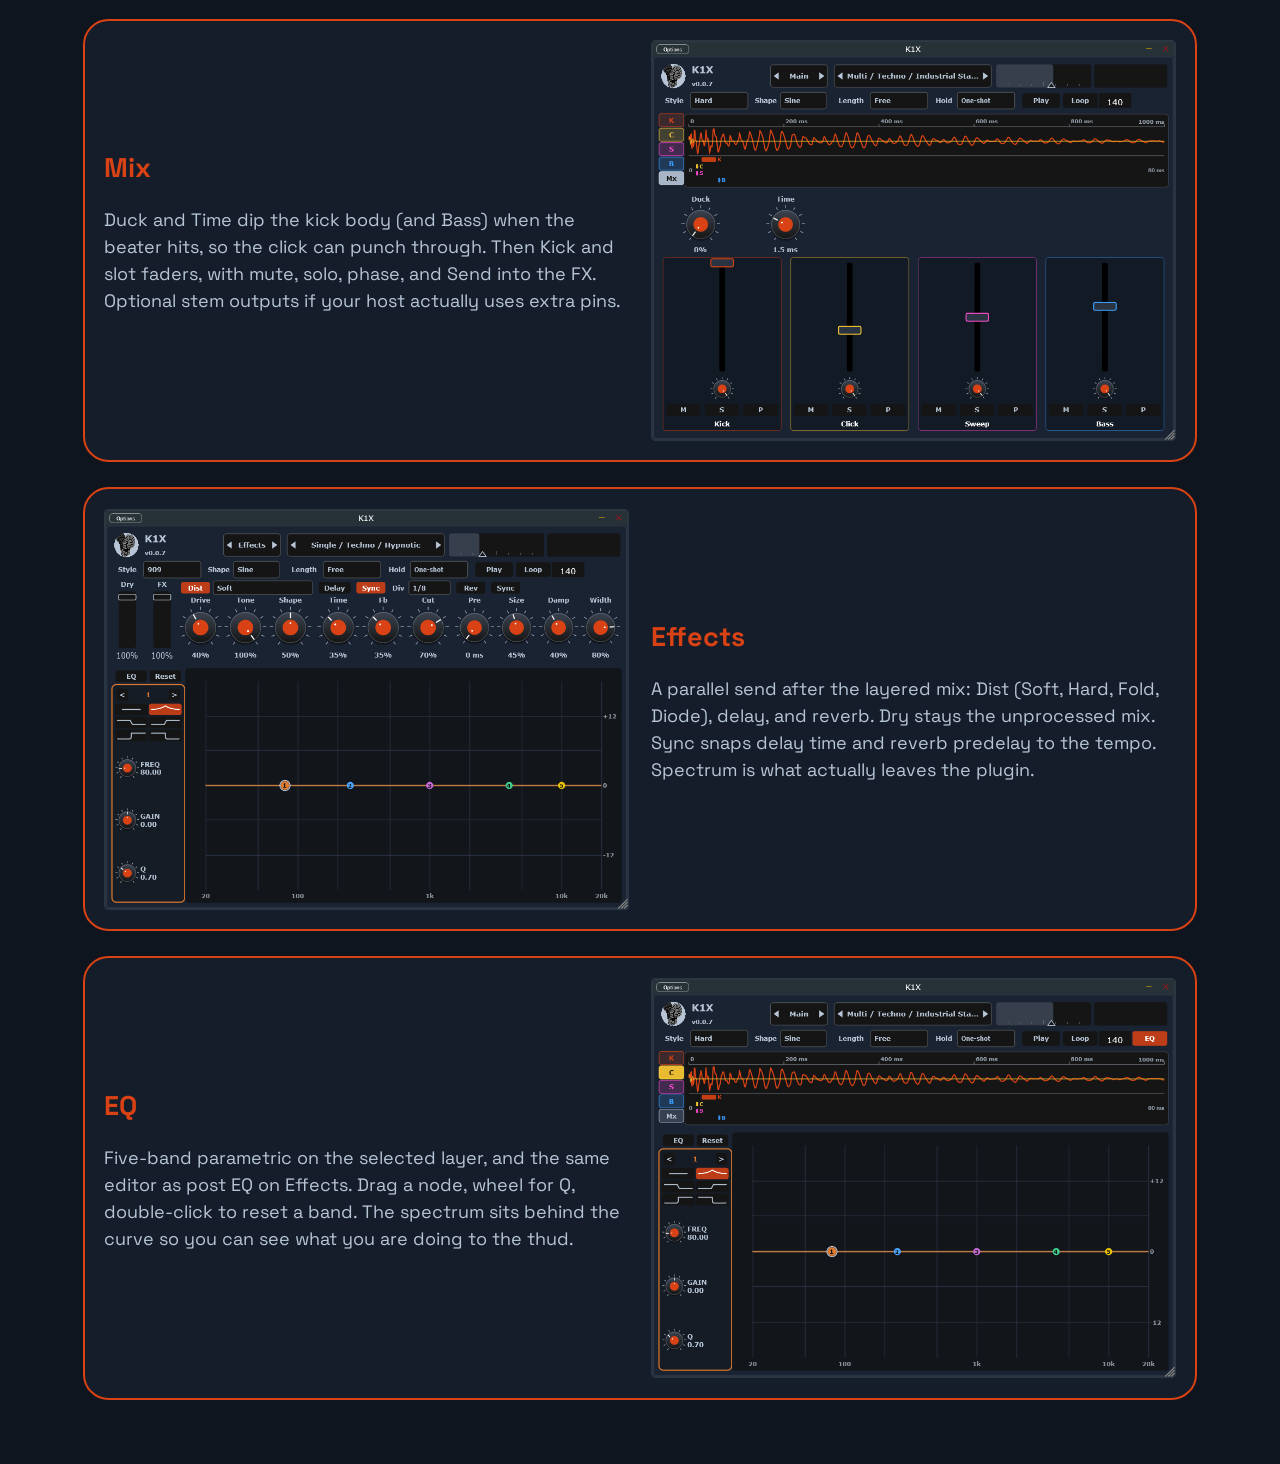
==== commit 3f637f07: "use filled Tux for Linux downloads - copy linux symbol from Stupid-Audio - add .icon.tux so fill is " ====
--- a/docs/index.html
+++ b/docs/index.html
@@ -144,7 +144,7 @@
           Windows
         </a>
         <a class="download os" data-os="linux" hidden>
-          <svg class="icon" aria-hidden="true"><use href="icons.svg#linux"></use></svg>
+          <svg class="icon tux" aria-hidden="true"><use href="icons.svg#linux"></use></svg>
           Linux
         </a>
         <a class="download os" data-os="mac" hidden>
@@ -161,7 +161,7 @@
           Windows
         </a>
         <a class="download os" data-os="linux" hidden>
-          <svg class="icon" aria-hidden="true"><use href="icons.svg#linux"></use></svg>
+          <svg class="icon tux" aria-hidden="true"><use href="icons.svg#linux"></use></svg>
           Linux
         </a>
         <a class="download os" data-os="mac" hidden>
--- a/docs/style.css
+++ b/docs/style.css
@@ -48,6 +48,14 @@
   pointer-events: none;
 }
 
+/* Filled Tux. The stroke rule above would erase it. */
+.icon.tux {
+  width: 1.45rem;
+  height: 1.45rem;
+  fill: currentColor;
+  stroke: none;
+}
+
 header {
   position: sticky;
   top: 0;
@@ -138,7 +146,7 @@
 
 .hero-panel,
 .feature {
-  background: rgba(26, 35, 50, 0.8);
+  background: rgba(26, 35, 50, 0.6);
   border: 2px solid var(--orange);
   border-radius: 1.6rem;
   backdrop-filter: blur(12px);
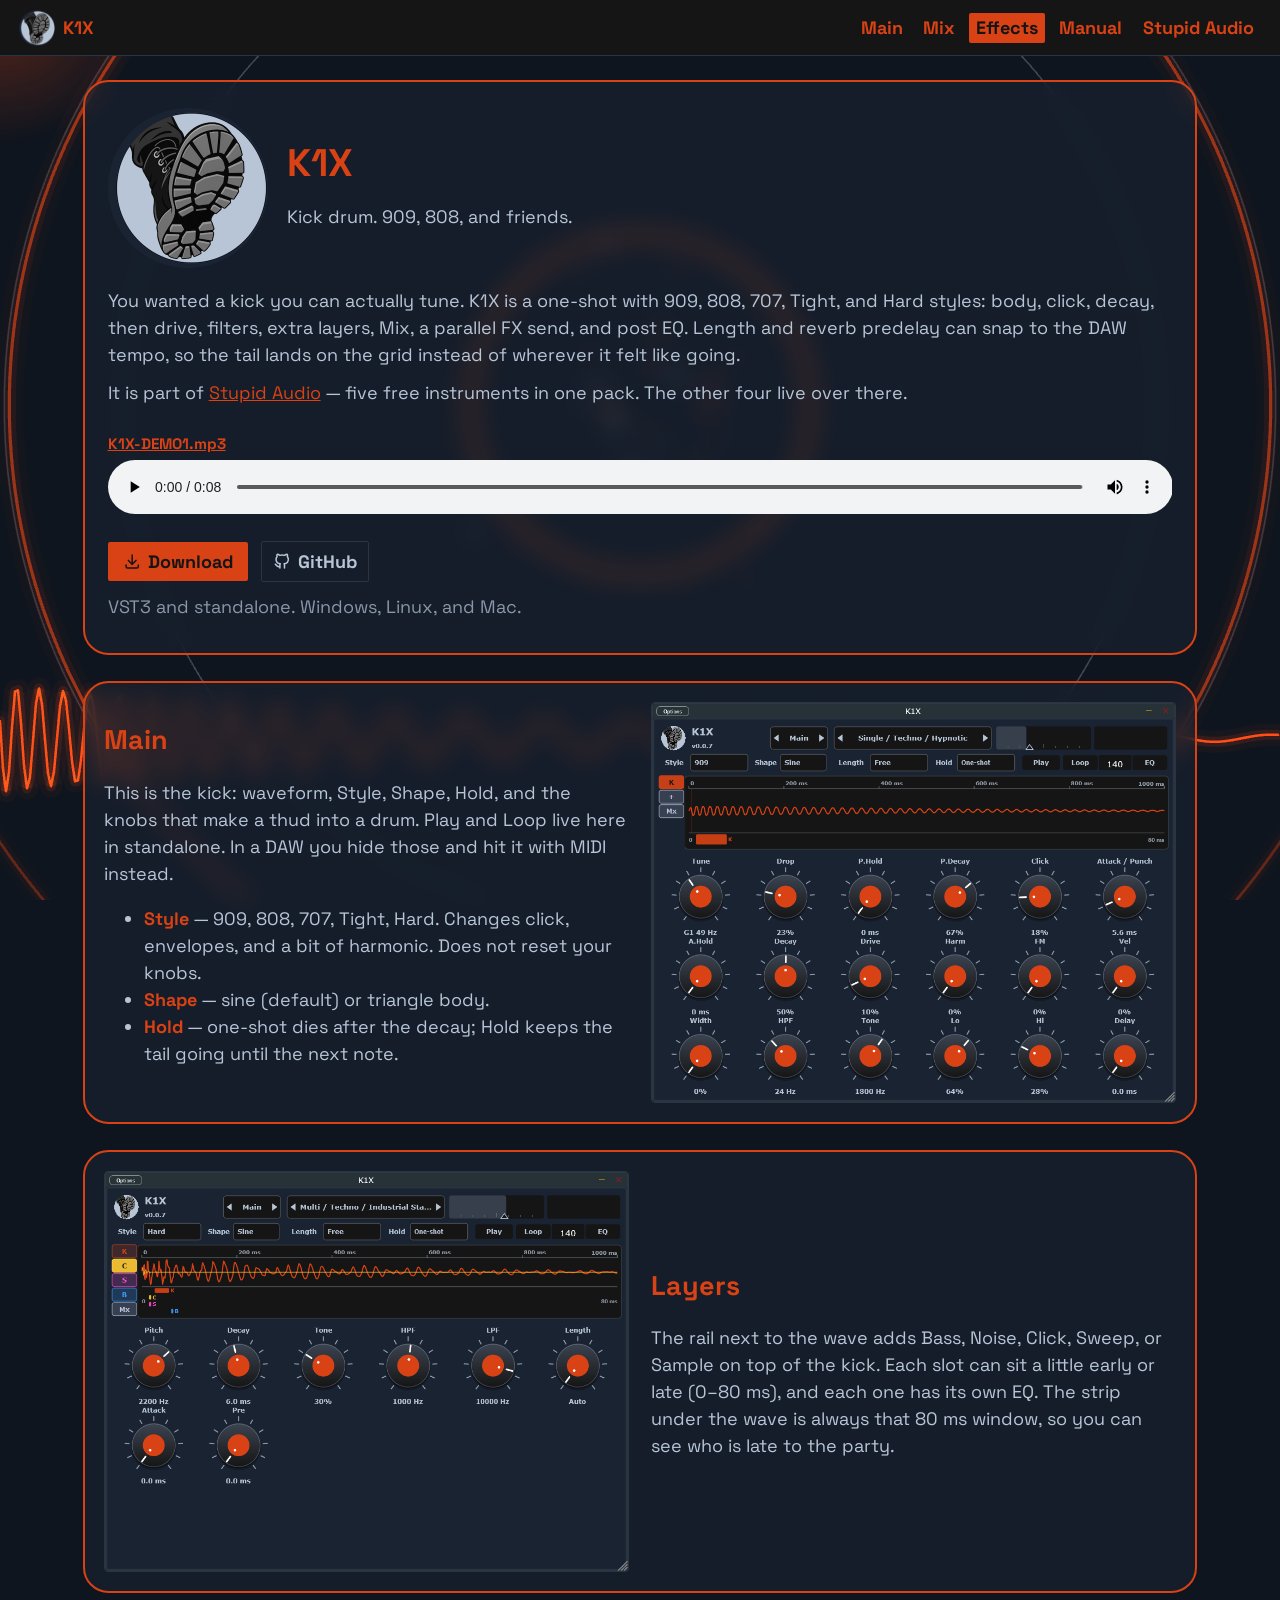
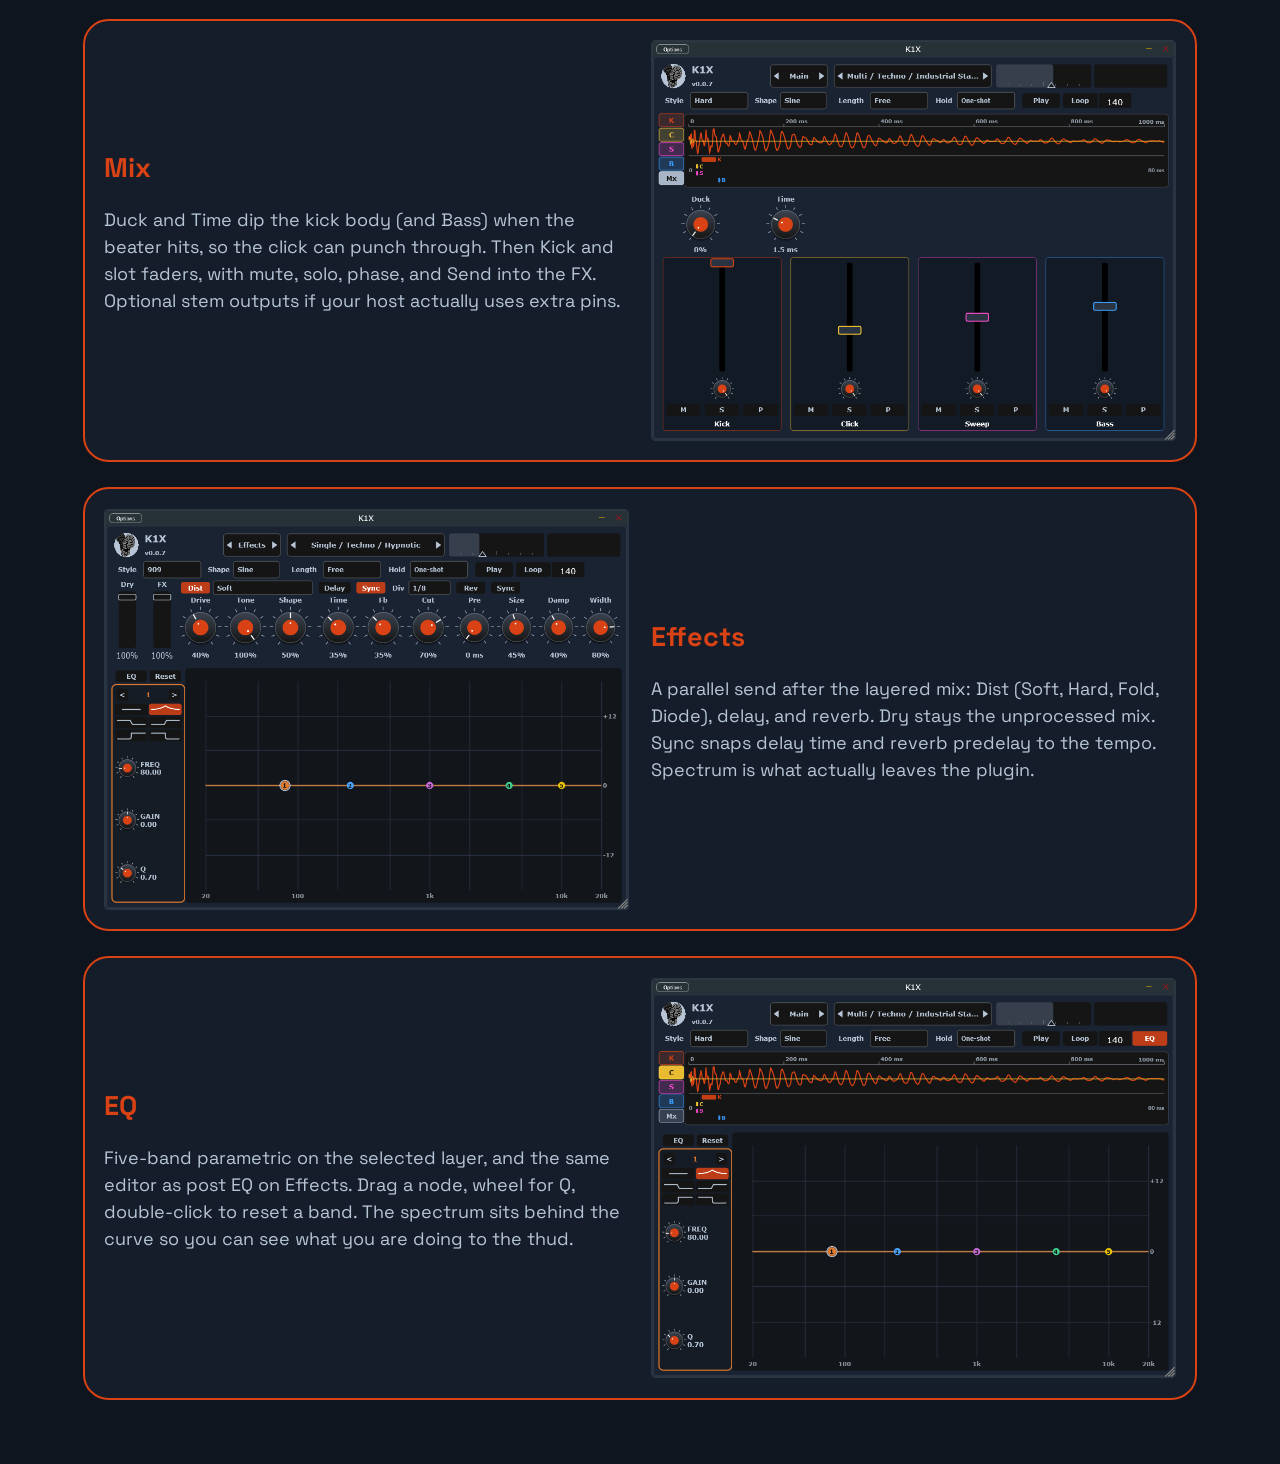
==== commit a9612a29: "tighten og tags on both pages - titles 50-60 chars, leading with the plugin name - og:description un" ====
--- a/docs/index.html
+++ b/docs/index.html
@@ -3,11 +3,12 @@
 <head>
   <meta charset="utf-8">
   <meta name="viewport" content="width=device-width, initial-scale=1">
-  <title>K1X</title>
-  <meta name="description" content="A free kick drum with 909, 808, 707, Tight, and Hard. Tune the one-shot, stack extra layers, then drive, delay, and EQ. VST3 and standalone.">
+  <title>K1X — free kick drum with drive, layers, and EQ</title>
+  <meta name="description" content="Free kick drum: tune the one-shot, stack extra layers, then drive, delay, and EQ. VST3 and standalone.">
   <meta property="og:type" content="website">
-  <meta property="og:title" content="K1X">
-  <meta property="og:description" content="A free kick drum with 909, 808, 707, Tight, and Hard. Tune the one-shot, stack extra layers, then drive, delay, and EQ. VST3 and standalone.">
+  <meta property="og:site_name" content="Stupid Audio">
+  <meta property="og:title" content="K1X — free kick drum with drive, layers, and EQ">
+  <meta property="og:description" content="Free kick drum: tune the one-shot, stack extra layers, then drive, delay, and EQ. VST3 and standalone.">
   <meta property="og:url" content="https://iamtew.github.io/K1X/">
   <meta property="og:image" content="https://iamtew.github.io/K1X/ogimage-K1X.png">
   <meta property="og:image:width" content="1200">
